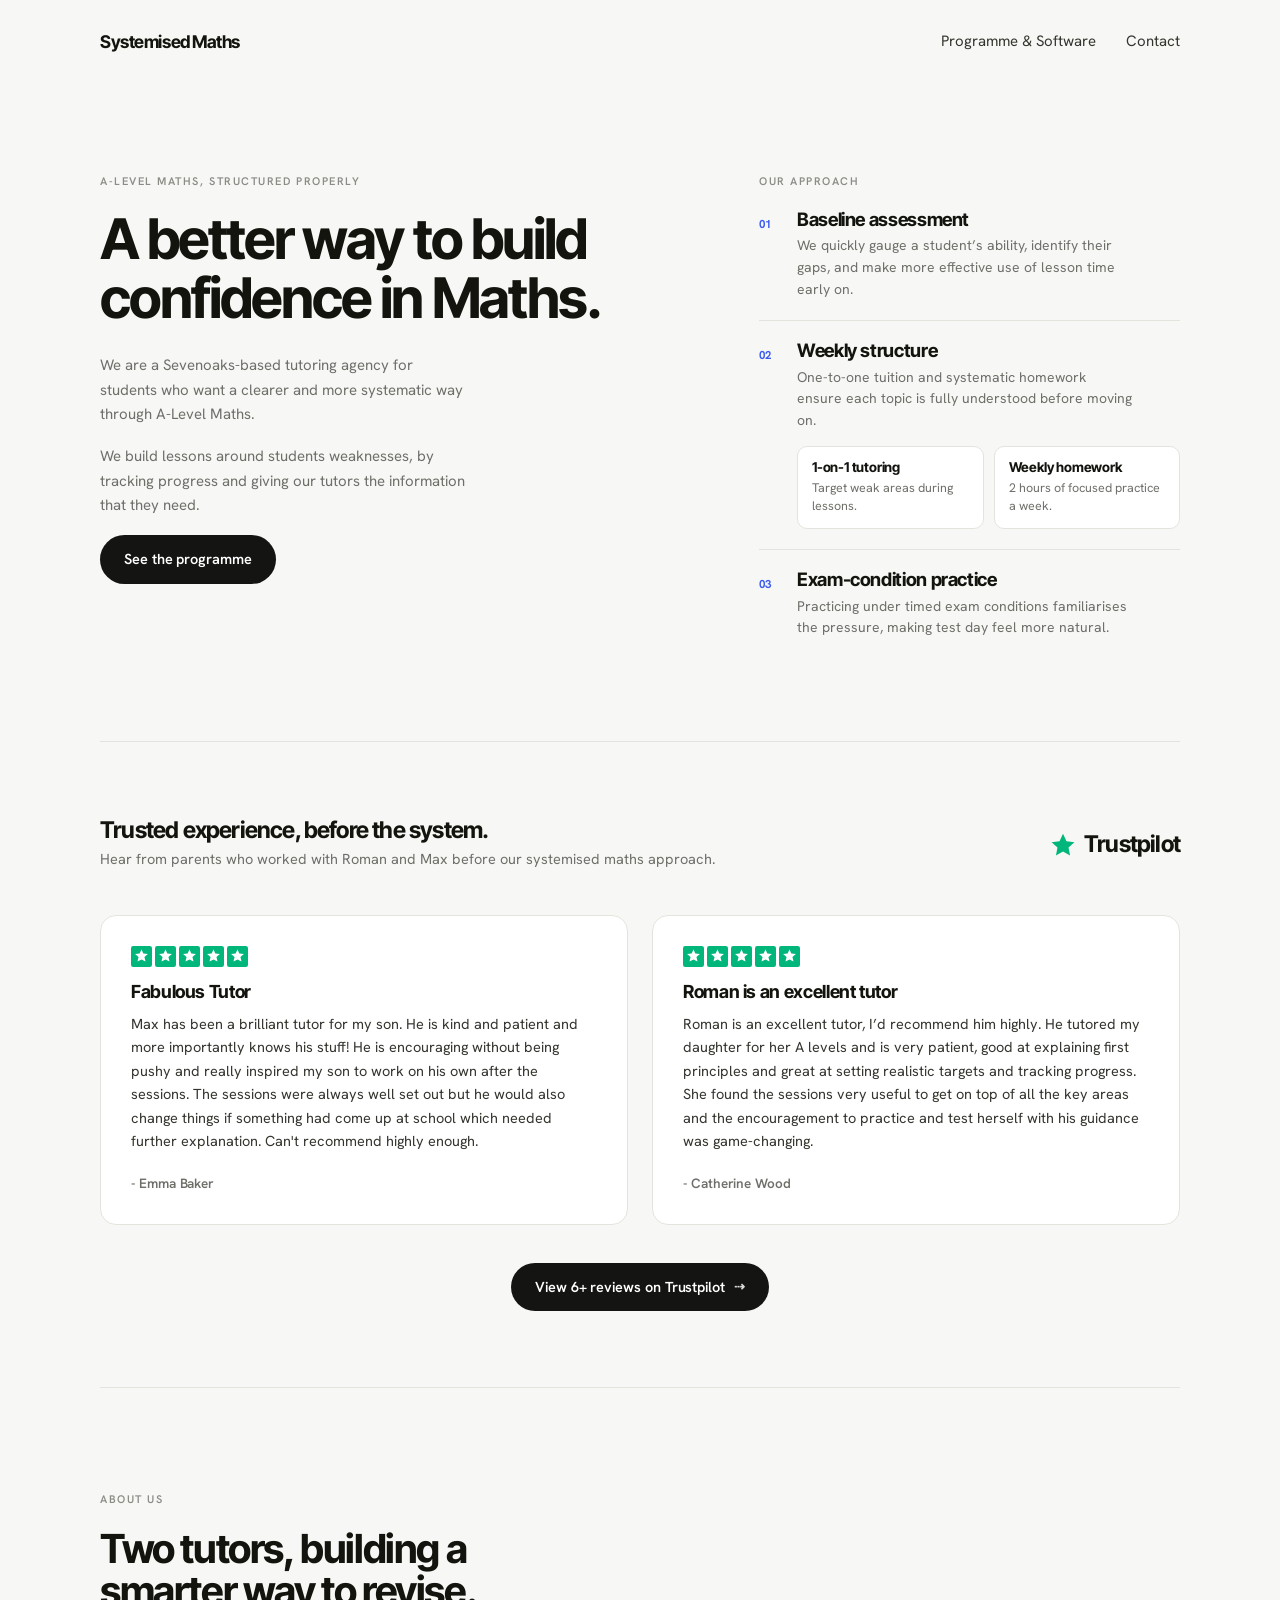
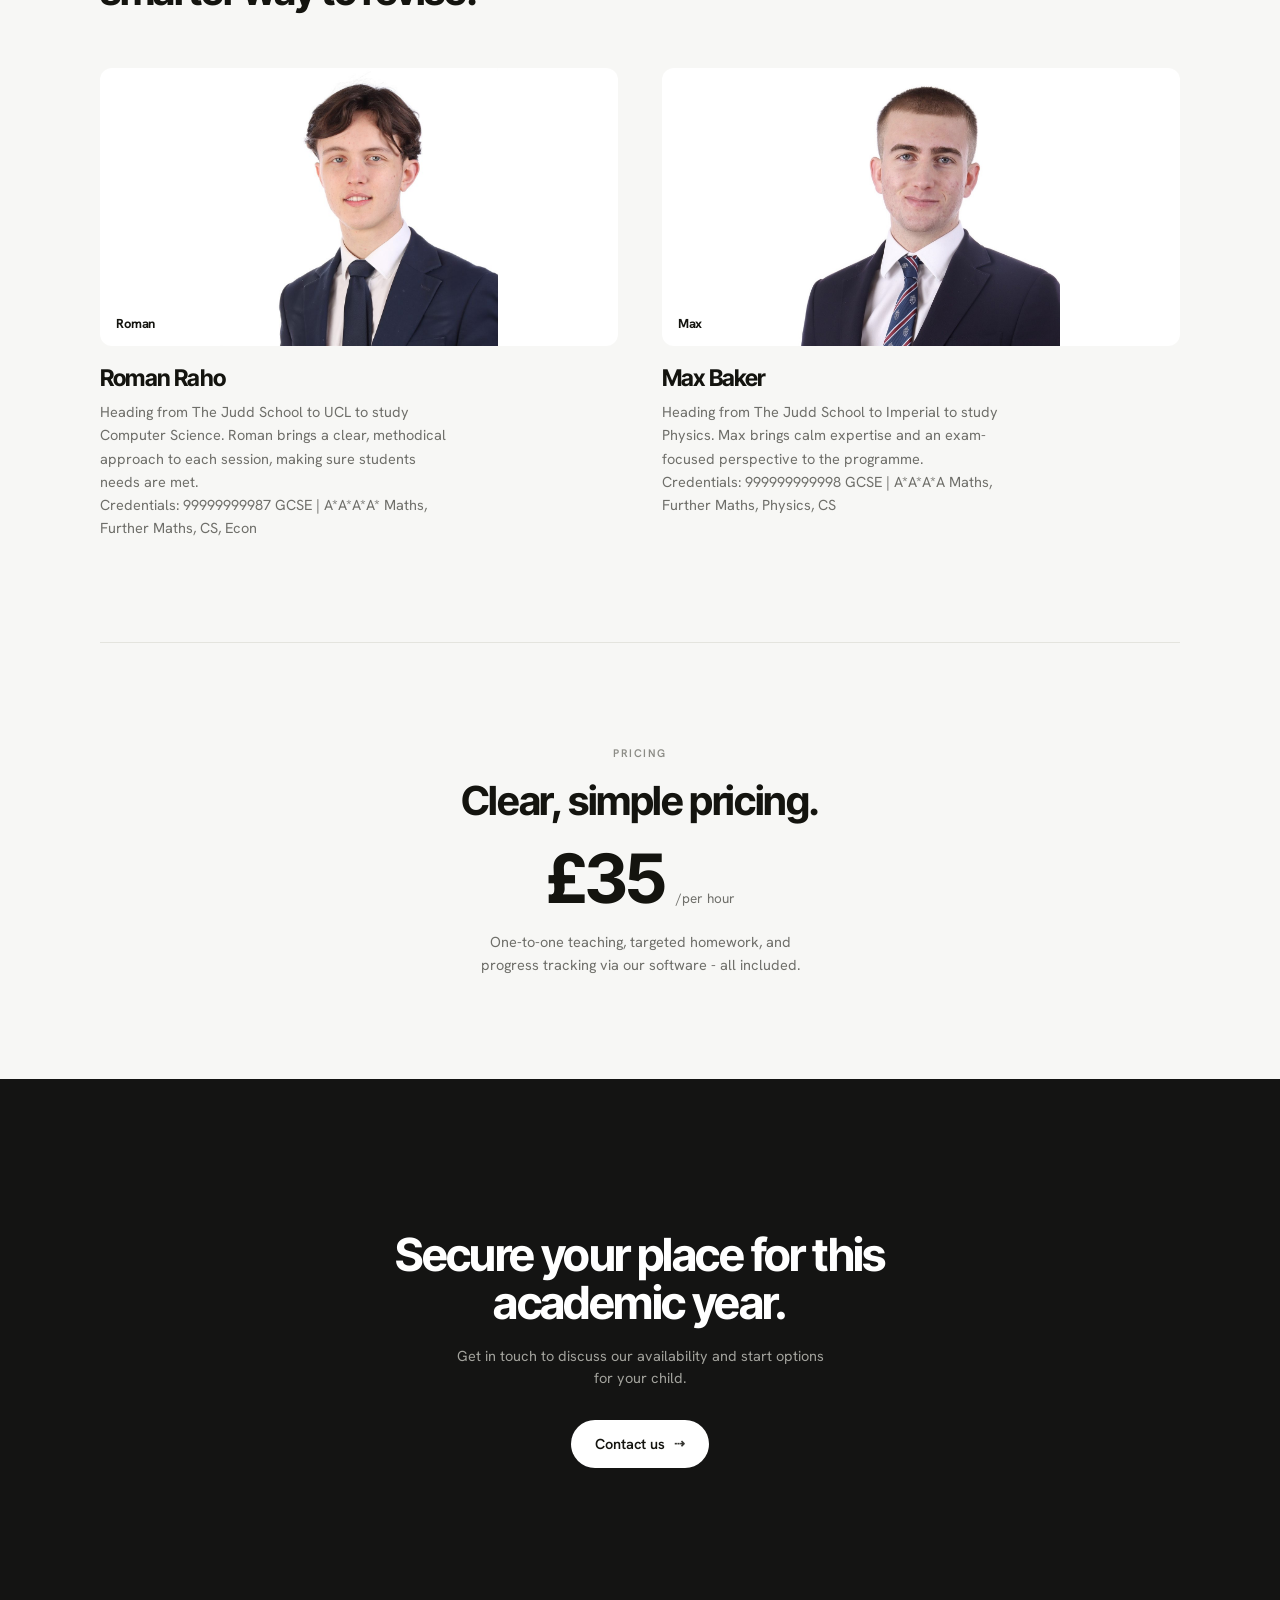
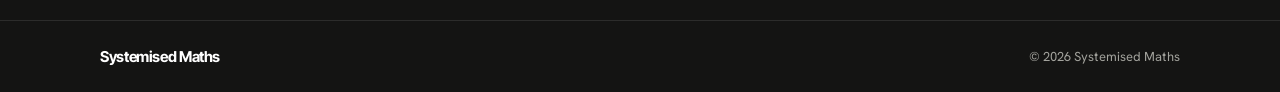
==== index.html @ 2a6d3349 ".3.6" ====
<!DOCTYPE html>
<html lang="en-GB">
<head>
<meta charset="utf-8">
<meta name="viewport" content="width=device-width, initial-scale=1">
<title>Systemised Maths - A-Level Maths tutoring in Sevenoaks</title>
<meta name="description" content="A Sevenoaks-based tutoring agency for students who want a clearer way through A-Level Maths. One-to-one lessons, structured homework and tracked progress.">
<link rel="icon" type="image/png" href="image-assets/Logo.png" sizes="512x512">
<link rel="apple-touch-icon" href="image-assets/Logo.png">
<meta property="og:type" content="website">
<meta property="og:title" content="Systemised Maths - A-Level Maths tutoring in Sevenoaks">
<meta property="og:description" content="A Sevenoaks-based tutoring agency for students who want a clearer way through A-Level Maths.">
<meta property="og:image" content="image-assets/Logo.png">
<meta name="twitter:card" content="summary">
<link rel="preconnect" href="https://fonts.googleapis.com">
<link rel="preconnect" href="https://fonts.gstatic.com" crossorigin>
<link href="https://fonts.googleapis.com/css2?family=Inter+Tight:wght@400;500;600;700;800&family=Hanken+Grotesk:wght@400;500;600;700&display=swap" rel="stylesheet">
<link rel="stylesheet" href="assets/css/styles.css?v=4">
</head>
<body>

<a class="skip-link" href="#main">Skip to content</a>

<header class="site-header">
  <div class="shell site-header__inner">
    <a class="wordmark" href="index.html">Systemised Maths</a>
    <nav class="site-nav" aria-label="Primary">
      <a href="programme.html">Programme &amp; Software</a>
      <a href="contact.html">Contact</a>
    </nav>
  </div>
</header>

<main id="main">

  <!-- ===================== HERO ===================== -->
  <section class="hero">
    <div class="shell hero__grid">

      <div class="hero__copy">
        <p class="eyebrow">A-Level Maths, structured properly</p>
        <h1 class="hero__title">A better way to build confidence in Maths.</h1>
        <p class="lede">We are a Sevenoaks-based tutoring agency for students who want a clearer and more systematic way through A-Level Maths.</p>
        <p class="lede">We build lessons around students weaknesses, by tracking progress and giving our tutors the information that they need.</p>
        <p class="hero__cta">
          <a class="btn btn--dark" href="programme.html">See the programme</a>
        </p>
      </div>

      <div class="hero__side">
        <p class="eyebrow">Our approach</p>
        <div class="steps">

          <div class="step">
            <span class="step__num">01</span>
            <div>
              <h3 class="step__title">Baseline assessment</h3>
              <p class="step__text">We quickly gauge a student’s ability, identify their gaps, and make more effective use of lesson time early on.</p>
            </div>
          </div>

          <div class="step">
            <span class="step__num">02</span>
            <div>
              <h3 class="step__title">Weekly structure</h3>
              <p class="step__text">One-to-one tuition and systematic homework ensure each topic is fully understood before moving on.</p>
              <div class="step__cards">
                <div class="mini-card">
                  <h4>1-on-1 tutoring</h4>
                  <p>Target weak areas during lessons.</p>
                </div>
                <div class="mini-card">
                  <h4>Weekly homework</h4>
                  <p>2 hours of focused practice a week.</p>
                </div>
              </div>
            </div>
          </div>

          <div class="step">
            <span class="step__num">03</span>
            <div>
              <h3 class="step__title">Exam-condition practice</h3>
              <p class="step__text">Practicing under timed exam conditions familiarises the pressure, making test day feel more natural.</p>
            </div>
          </div>

        </div>
      </div>

    </div>
  </section>

  <!-- ===================== TRUST STRIP ===================== -->
  <div class="shell"><hr class="rule"></div>
  <section class="reviews">
    <div class="shell">

      <div class="reviews__head">
        <div>
          <h2 class="trust__title">Trusted experience, before the system.</h2>
          <p class="trust__text">Hear from parents who worked with Roman and Max before our systemised maths approach.</p>
        </div>
        <a class="trustpilot"
           href="https://www.trustpilot.com/review/systemisedmaths.co.uk"
           target="_blank" rel="noopener noreferrer"
           aria-label="Read our reviews on Trustpilot (opens in a new tab)">
          <svg width="26" height="26" viewBox="0 0 24 24" aria-hidden="true">
            <path fill="#00b67a" d="M12 1.6l3.2 6.9 7.3.9-5.4 5 1.4 7.4L12 18.1 5.5 21.8l1.4-7.4-5.4-5 7.3-.9z"/>
          </svg>
          <span>Trustpilot</span>
        </a>
      </div>

      <!-- reusable Trustpilot-green star, referenced by each rating below -->
      <svg width="0" height="0" class="visually-hidden" aria-hidden="true" focusable="false">
        <defs>
          <symbol id="tp-star" viewBox="0 0 24 24">
            <rect width="24" height="24" rx="2.5" fill="#00b67a"/>
            <path fill="#fff" d="M12 3.9l2.12 4.78 5.2.44-3.95 3.42 1.19 5.08L12 15.35 7.44 17.6l1.19-5.08L4.68 9.1l5.2-.44z"/>
          </symbol>
        </defs>
      </svg>

      <div class="reviews__grid">

        <article class="review">
          <div class="stars" role="img" aria-label="Rated 5 out of 5 stars">
            <svg class="star" viewBox="0 0 24 24"><use href="#tp-star"/></svg>
            <svg class="star" viewBox="0 0 24 24"><use href="#tp-star"/></svg>
            <svg class="star" viewBox="0 0 24 24"><use href="#tp-star"/></svg>
            <svg class="star" viewBox="0 0 24 24"><use href="#tp-star"/></svg>
            <svg class="star" viewBox="0 0 24 24"><use href="#tp-star"/></svg>
          </div>
          <h3 class="review__title">Fabulous Tutor</h3>
          <p class="review__text">Max has been a brilliant tutor for my son. He is kind and patient and more importantly knows his stuff! He is encouraging without being pushy and really inspired my son to work on his own after the sessions. The sessions were always well set out but he would also change things if something had come up at school which needed further explanation. Can't recommend highly enough.</p>
          <p class="review__author">Emma Baker</p>
        </article>

        <article class="review">
          <div class="stars" role="img" aria-label="Rated 5 out of 5 stars">
            <svg class="star" viewBox="0 0 24 24"><use href="#tp-star"/></svg>
            <svg class="star" viewBox="0 0 24 24"><use href="#tp-star"/></svg>
            <svg class="star" viewBox="0 0 24 24"><use href="#tp-star"/></svg>
            <svg class="star" viewBox="0 0 24 24"><use href="#tp-star"/></svg>
            <svg class="star" viewBox="0 0 24 24"><use href="#tp-star"/></svg>
          </div>
          <h3 class="review__title">Roman is an excellent tutor</h3>
          <p class="review__text">Roman is an excellent tutor, I’d recommend him highly. He tutored my daughter for her A levels and is very patient, good at explaining first principles and great at setting realistic targets and tracking progress. She found the sessions very useful to get on top of all the key areas and the encouragement to practice and test herself with his guidance was game-changing.</p>
          <p class="review__author">Catherine Wood</p>
        </article>

      </div>

      <div class="reviews__cta">
        <!-- Update the review count here as more reviews come in -->
        <a class="btn btn--dark"
           href="https://www.trustpilot.com/review/systemisedmaths.co.uk"
           target="_blank" rel="noopener noreferrer">
          View 6+ reviews on Trustpilot <span class="btn__arrow" aria-hidden="true">⇢</span>
        </a>
      </div>

    </div>
  </section>
  <div class="shell"><hr class="rule"></div>

  <!-- ===================== ABOUT ===================== -->
  <section class="section">
    <div class="shell">
      <p class="eyebrow">About us</p>
      <h2 class="section-title">Two tutors, building a smarter way to revise.</h2>

      <div class="tutors">
        <article class="tutor">
          <div class="tutor__photo tutor__photo--white">
            <img src="image-assets/RomanHeadshot-web.jpg" alt="Headshot of Roman Raho" width="900" height="900">
            <span class="tutor__tag">Roman</span>
          </div>
          <h3 class="tutor__name">Roman Raho</h3>
          <p class="tutor__text">Heading from The Judd School to UCL to study Computer Science. Roman brings a clear, methodical approach to each session, making sure students needs are met.</p>
          <p class="tutor__text">Credentials: 99999999987 GCSE | A*A*A*A* Maths, Further Maths, CS, Econ</p>
        </article>

        <article class="tutor">
          <div class="tutor__photo tutor__photo--white">
            <img src="image-assets/MaxHeadshot.JPG" alt="Headshot of Max" width="1065" height="1065">
            <span class="tutor__tag">Max</span>
          </div>
          <h3 class="tutor__name">Max Baker</h3>
          <p class="tutor__text">Heading from The Judd School to Imperial to study Physics. Max brings calm expertise and an exam-focused perspective to the programme.</p>
          <p class="tutor__text">Credentials: 999999999998 GCSE | A*A*A*A Maths, Further Maths, Physics, CS</p>
        </article>
      </div>
    </div>
  </section>

  <div class="shell"><hr class="rule"></div>

  <!-- ===================== PRICING ===================== -->
  <section class="pricing">
    <div class="shell">
      <p class="eyebrow">Pricing</p>
      <h2 class="pricing__title">Clear, simple pricing.</h2>
      <p class="pricing__figure">
        <span class="pricing__amount">£35</span>
        <span class="pricing__unit">/per hour</span>
      </p>
      <p class="pricing__note">One-to-one teaching, targeted homework, and progress tracking via our software - all included.</p>
    </div>
  </section>

</main>

<!-- ===================== CTA + FOOTER ===================== -->
<div class="dark-zone">
  <section class="cta">
  <div class="shell">
    <h2>Secure your place for this academic year.</h2>
    <p>Get in touch to discuss our availability and start options for your child.</p>
    <p><a class="btn btn--light" href="contact.html">Contact us <span class="btn__arrow" aria-hidden="true">⇢</span></a></p>
  </div>
</section>

  <footer class="site-footer">
    <div class="shell site-footer__inner">
      <span class="wordmark">Systemised Maths</span>
      <small>© 2026 Systemised Maths</small>
    </div>
  </footer>
</div>

<script src="assets/js/main.js?v=3" defer></script>
</body>
</html>
---- assets/css/styles.css ----
/* =========================================================
   Systemised Maths - global styles
   ========================================================= */

:root {
  --bg: #f7f7f5;
  --bg-alt: #ffffff;
  --ink: #14140f;
  --ink-soft: #35352f;
  --muted: #6f6f6a;
  --muted-light: #8c8c86;
  --line: #e4e4de;
  --line-soft: #eeeee9;
  --lav: #e4e8fd;
  --lav-line: #d2d8fb;
  --lav-ink: #3b5bf0;
  --card: #eaeae5;
  --dark: #141413;
  --dark-muted: #a3a39d;
  --trust: #00b67a;

  --font-display:
    "Inter Tight", "Inter", -apple-system, BlinkMacSystemFont, "Segoe UI",
    Roboto, sans-serif;
  --font-body:
    "Hanken Grotesk", "Inter", -apple-system, BlinkMacSystemFont, "Segoe UI",
    Roboto, sans-serif;

  --radius-sm: 8px;
  --radius: 12px;
  --radius-lg: 16px;

  --shell: 1200px;
  --pad: clamp(22px, 5vw, 60px);
}

/* ---------- reset ---------- */
*,
*::before,
*::after {
  box-sizing: border-box;
}

html {
  -webkit-text-size-adjust: 100%;
}

body {
  margin: 0;
  background: var(--bg);
  color: var(--ink);
  font-family: var(--font-body);
  font-size: 16px;
  line-height: 1.55;
  -webkit-font-smoothing: antialiased;
  -moz-osx-font-smoothing: grayscale;
}

img {
  max-width: 100%;
  display: block;
}

a {
  color: inherit;
  text-decoration: none;
}

h1,
h2,
h3,
h4 {
  font-family: var(--font-display);
  font-weight: 700;
  letter-spacing: -0.035em;
  line-height: 1.05;
  margin: 0;
}

p {
  margin: 0;
}

button {
  font: inherit;
}

:focus-visible {
  outline: 2px solid var(--lav-ink);
  outline-offset: 3px;
  border-radius: 4px;
}

/* ---------- layout helpers ---------- */
.shell {
  width: 100%;
  max-width: var(--shell);
  margin: 0 auto;
  padding-inline: var(--pad);
}

.section {
  padding-block: clamp(56px, 8vw, 104px);
}

.rule {
  height: 1px;
  background: var(--line);
  border: 0;
  margin: 0;
}

.eyebrow {
  font-family: var(--font-body);
  font-size: 11px;
  font-weight: 600;
  letter-spacing: 0.14em;
  text-transform: uppercase;
  color: var(--muted-light);
  margin: 0 0 20px;
}

.lede {
  color: var(--muted);
  font-size: clamp(15px, 1.15vw, 17px);
  line-height: 1.62;
  max-width: 46ch;
}

.skip-link {
  position: absolute;
  left: -9999px;
  top: 0;
  background: var(--ink);
  color: #fff;
  padding: 10px 16px;
  z-index: 100;
}
.skip-link:focus {
  left: 8px;
  top: 8px;
}

/* ---------- header ---------- */
.site-header {
  padding-block: clamp(18px, 2.4vw, 28px);
}

.site-header__inner {
  display: flex;
  align-items: center;
  justify-content: space-between;
  gap: 20px 28px;
  flex-wrap: wrap;
}

.wordmark {
  font-family: var(--font-display);
  font-weight: 700;
  font-size: clamp(16px, 1.4vw, 17.5px);
  letter-spacing: -0.025em;
  color: var(--ink);
  white-space: nowrap;
}

.site-nav {
  display: flex;
  align-items: center;
  gap: clamp(16px, 2.4vw, 30px);
  flex-wrap: wrap;
}

.site-nav a {
  font-size: 15px;
  color: var(--ink-soft);
  transition: color 0.18s ease;
}
.site-nav a:hover {
  color: var(--ink);
}
.site-nav a[aria-current="page"] {
  color: var(--ink);
  font-weight: 500;
}

/* ---------- buttons ---------- */
.btn {
  display: inline-flex;
  align-items: center;
  gap: 9px;
  border: 0;
  cursor: pointer;
  border-radius: 999px;
  padding: 13px 24px;
  font-family: var(--font-body);
  font-size: 14.5px;
  font-weight: 600;
  letter-spacing: -0.005em;
  transition:
    transform 0.18s ease,
    opacity 0.18s ease,
    background 0.18s ease;
}
.btn:hover {
  transform: translateY(-1px);
}

.btn--dark {
  background: var(--dark);
  color: #fff;
}
.btn--dark:hover {
  background: #2a2a27;
}

.btn--light {
  background: #fff;
  color: var(--ink);
}
.btn--light:hover {
  background: #ececea;
}

.btn__arrow {
  font-size: 13px;
  line-height: 1;
  opacity: 0.85;
}

/* =========================================================
   Hero (two column)
   ========================================================= */
.hero {
  padding-block: clamp(48px, 7vw, 96px) clamp(56px, 8vw, 104px);
}

.hero__grid {
  display: grid;
  grid-template-columns: minmax(0, 1.15fr) minmax(0, 0.85fr);
  gap: clamp(48px, 7vw, 104px);
  align-items: start;
}

.hero__title {
  font-size: clamp(2.5rem, 5.2vw, 3.5rem);
  max-width: 20ch;
  margin-bottom: 26px;
}

.hero__title--wide {
  max-width: 22ch;
}

.hero__copy > p + p {
  margin-top: 18px;
}

.hero__note {
  margin-top: 22px;
  font-size: 14.5px;
  font-weight: 700;
  color: var(--ink);
}

.hero__cta {
  margin-top: 32px;
}

/* ---------- numbered step list ---------- */
.steps {
  display: block;
}

.step {
  display: grid;
  grid-template-columns: 34px minmax(0, 1fr);
  gap: 0 4px;
  padding-block: 20px;
  border-top: 1px solid var(--line);
}
.step:first-of-type {
  border-top: 0;
  padding-top: 0;
}
.step:last-of-type {
  padding-bottom: 0;
}

.step__num {
  font-size: 11.5px;
  font-weight: 700;
  letter-spacing: 0.02em;
  color: var(--lav-ink);
  padding-top: 5px;
}

.step__title {
  font-size: clamp(16.5px, 1.5vw, 18.5px);
  font-weight: 700;
  letter-spacing: -0.02em;
  margin: 0 0 6px;
}

.step__text {
  font-size: 14px;
  line-height: 1.55;
  color: var(--muted);
  max-width: 42ch;
}

/* plain list variant (programme page - inline numbers, no rules) */
.steps--plain .step {
  grid-template-columns: minmax(0, 1fr);
  border-top: 0;
  padding-block: 0 22px;
}
.steps--plain .step:last-of-type {
  padding-bottom: 0;
}

.steps--plain .step__title {
  margin-bottom: 5px;
}
.steps--plain .step__title span {
  color: var(--ink);
  margin-right: 8px;
}

/* mini cards nested inside a step */
.step__cards {
  display: grid;
  grid-template-columns: repeat(2, minmax(0, 1fr));
  gap: 10px;
  margin-top: 14px;
}

.mini-card {
  background: #fff;
  border: 1px solid var(--line);
  border-radius: 10px;
  padding: 13px 14px;
}
.mini-card h4 {
  font-size: 13.5px;
  font-weight: 700;
  letter-spacing: -0.015em;
  margin-bottom: 5px;
}
.mini-card p {
  font-size: 12.5px;
  line-height: 1.45;
  color: var(--muted);
}

/* =========================================================
   Trust strip
   ========================================================= */
.trust {
  padding-block: clamp(28px, 4vw, 44px);
  display: flex;
  align-items: center;
  justify-content: space-between;
  gap: 28px;
  flex-wrap: wrap;
}

.trust__title {
  font-size: clamp(19px, 2vw, 23px);
  margin-bottom: 6px;
}
.trust__text {
  font-size: 14.5px;
  color: var(--muted);
}

.trustpilot {
  display: inline-flex;
  align-items: center;
  gap: 8px;
  transition:
    opacity 0.18s ease,
    transform 0.18s ease;
}
.trustpilot:hover {
  opacity: 0.78;
  transform: translateY(-1px);
}
.trustpilot svg {
  flex: none;
}
.trustpilot span {
  font-family: var(--font-display);
  font-weight: 700;
  font-size: clamp(19px, 1.9vw, 23px);
  letter-spacing: -0.035em;
  color: var(--ink);
}

/* =========================================================
   Reviews
   ========================================================= */
.visually-hidden {
  position: absolute;
  width: 1px;
  height: 1px;
  overflow: hidden;
  clip: rect(0 0 0 0);
  clip-path: inset(50%);
}

.reviews {
  padding-block: clamp(44px, 6vw, 76px);
}

.reviews__head {
  display: flex;
  align-items: center;
  justify-content: space-between;
  gap: 22px 28px;
  flex-wrap: wrap;
}

.reviews__grid {
  display: grid;
  grid-template-columns: repeat(2, minmax(0, 1fr));
  gap: clamp(16px, 2.2vw, 24px);
  margin-top: clamp(28px, 4vw, 44px);
}

.review {
  display: flex;
  flex-direction: column;
  background: #fff;
  border: 1px solid var(--line);
  border-radius: var(--radius-lg);
  padding: clamp(22px, 2.6vw, 30px);
}

.stars {
  display: inline-flex;
  gap: 3px;
  margin-bottom: 16px;
}
.stars .star {
  width: 21px;
  height: 21px;
  display: block;
}

.review__title {
  font-size: clamp(16px, 1.6vw, 18px);
  font-weight: 700;
  letter-spacing: -0.02em;
  margin-bottom: 10px;
}
.review__text {
  font-size: 14.5px;
  line-height: 1.62;
  color: var(--ink-soft);
  margin-bottom: 20px;
}
.review__author {
  margin-top: auto;
  font-size: 13.5px;
  font-weight: 600;
  letter-spacing: -0.005em;
  color: var(--muted);
}
.review__author::before {
  content: "- ";
}

.reviews__cta {
  margin-top: clamp(26px, 3.4vw, 38px);
  text-align: center;
}

/* =========================================================
   About / tutors
   ========================================================= */
.section-title {
  font-size: clamp(1.9rem, 3.4vw, 2.5rem);
  max-width: 15ch;
}

.tutors {
  display: grid;
  grid-template-columns: repeat(2, minmax(0, 1fr));
  gap: clamp(24px, 3.4vw, 44px);
  margin-top: clamp(36px, 5vw, 56px);
}

.tutor__photo {
  position: relative;
  aspect-ratio: 16 / 8.6;
  border-radius: var(--radius);
  overflow: hidden;
  background: var(--card);
}
/* headshots are shown whole - never cropped - on a white field */
.tutor__photo img {
  width: 100%;
  height: 100%;
  object-fit: contain;
  object-position: center;
}
.tutor__photo--lav {
  background: var(--lav);
}
.tutor__photo--white {
  background: #fff;
}

.tutor__tag {
  position: absolute;
  left: 16px;
  bottom: 12px;
  font-size: 13px;
  font-weight: 700;
  letter-spacing: -0.01em;
  color: var(--ink);
}
.tutor__photo--lav .tutor__tag {
  color: var(--lav-ink);
}

.tutor__name {
  font-size: clamp(20px, 2vw, 23px);
  margin: 20px 0 10px;
}
.tutor__text {
  font-size: 14.5px;
  line-height: 1.6;
  color: var(--muted);
  max-width: 44ch;
}

/* =========================================================
   Pricing
   ========================================================= */
.pricing {
  text-align: center;
  padding-block: clamp(60px, 8vw, 108px);
}
.pricing .eyebrow {
  margin-bottom: 18px;
}

.pricing__title {
  font-size: clamp(1.9rem, 3.4vw, 2.5rem);
  margin-bottom: 22px;
}

.pricing__figure {
  display: flex;
  align-items: baseline;
  justify-content: center;
  gap: 12px;
  margin-bottom: 18px;
}
.pricing__amount {
  font-family: var(--font-display);
  font-weight: 700;
  font-size: clamp(3rem, 6vw, 4.25rem);
  letter-spacing: -0.045em;
  line-height: 1;
}
.pricing__unit {
  font-size: 13.5px;
  color: var(--muted);
}

.pricing__note {
  font-size: 14.5px;
  line-height: 1.6;
  color: var(--muted);
  max-width: 42ch;
  margin-inline: auto;
}

/* =========================================================
   Week by week (split section)
   ========================================================= */
.split {
  display: grid;
  grid-template-columns: minmax(0, 1fr) minmax(0, 1.05fr);
  gap: clamp(40px, 6vw, 88px);
  align-items: start;
}

.split__title {
  font-size: clamp(1.7rem, 3vw, 2.25rem);
  max-width: 14ch;
  margin-bottom: 20px;
}

/* =========================================================
   Product galleries
   ========================================================= */
.gallery-section--lav {
  background: var(--lav);
}

.gallery-head {
  text-align: center;
  max-width: 620px;
  margin-inline: auto;
}
.gallery-head .eyebrow {
  margin-bottom: 16px;
}
.gallery-head h2 {
  font-size: clamp(1.75rem, 3.2vw, 2.4rem);
  margin-bottom: 18px;
}
.gallery-head p {
  font-size: 14.5px;
  line-height: 1.6;
  color: var(--muted);
}
.gallery-head .hint {
  display: block;
  margin-top: 14px;
  font-size: 11.5px;
  font-style: italic;
  color: var(--muted-light);
}

.gallery-head--left {
  text-align: left;
  margin-inline: 0;
  max-width: 640px;
}
.gallery-head--left p {
  max-width: 52ch;
}

.gallery {
  display: grid;
  grid-template-columns: repeat(2, minmax(0, 1fr));
  gap: clamp(16px, 2vw, 26px);
  margin-top: clamp(32px, 4.5vw, 52px);
}

.shot {
  display: block;
  width: 100%;
  padding: 10px;
  background: #fff;
  border: 0;
  border-radius: var(--radius-lg);
  box-shadow:
    0 1px 2px rgba(20, 20, 15, 0.04),
    0 8px 24px rgba(20, 20, 15, 0.05);
  cursor: zoom-in;
  transition:
    transform 0.22s ease,
    box-shadow 0.22s ease;
}
.shot:hover {
  transform: translateY(-3px);
  box-shadow:
    0 2px 4px rgba(20, 20, 15, 0.05),
    0 16px 34px rgba(20, 20, 15, 0.09);
}
.shot img {
  width: 100%;
  height: auto;
  aspect-ratio: 16 / 10;
  object-fit: cover;
  object-position: top center;
  border-radius: var(--radius-sm);
}

/* =========================================================
   Contact
   ========================================================= */
.contact-card {
  background: var(--lav);
  border-radius: var(--radius-lg);
  padding: clamp(26px, 3vw, 34px);
}
.contact-card h2 {
  font-size: clamp(19px, 2vw, 22px);
  padding-bottom: 18px;
  border-bottom: 1px solid var(--lav-line);
}

.contact-row {
  padding-block: 18px;
  border-bottom: 1px solid var(--lav-line);
}
.contact-row:last-child {
  border-bottom: 0;
  padding-bottom: 4px;
}

.contact-row dt {
  font-size: 10.5px;
  font-weight: 700;
  letter-spacing: 0.14em;
  text-transform: uppercase;
  color: var(--muted);
  margin-bottom: 7px;
}
.contact-row dd {
  margin: 0;
  font-size: clamp(15.5px, 1.5vw, 17px);
  font-weight: 500;
  letter-spacing: -0.015em;
  color: var(--ink);
  word-break: break-word;
}
.contact-row dd a {
  transition: color 0.18s ease;
}
.contact-row dd a:hover {
  color: var(--lav-ink);
}

/* =========================================================
   Dark CTA + footer
   ========================================================= */
.dark-zone {
  background: var(--dark);
  color: #fff;
}

.cta {
  text-align: center;
  padding-block: clamp(84px, 12vw, 152px);
}
.cta h2 {
  font-size: clamp(1.9rem, 3.8vw, 2.85rem);
  max-width: 18ch;
  margin-inline: auto;
  margin-bottom: 18px;
  color: #fff;
}
.cta p {
  font-size: 14.5px;
  color: var(--dark-muted);
  max-width: 46ch;
  margin-inline: auto;
}
.cta .btn {
  margin-top: 30px;
}

.site-footer {
  border-top: 1px solid rgba(255, 255, 255, 0.1);
  padding-block: 24px;
}
.site-footer__inner {
  display: flex;
  align-items: center;
  justify-content: space-between;
  gap: 12px 24px;
  flex-wrap: wrap;
}
.site-footer .wordmark {
  color: #fff;
  font-size: 15px;
}
.site-footer small {
  font-size: 13px;
  color: var(--dark-muted);
}

/* =========================================================
   Lightbox
   ========================================================= */
html.is-locked,
html.is-locked body {
  overflow: hidden;
}

.lightbox {
  position: fixed;
  inset: 0;
  width: 100vw;
  max-width: 100vw;
  height: 100dvh;
  max-height: 100dvh;
  margin: 0;
  padding: 0;
  border: 0;
  overflow: hidden;
  background: transparent;
  color: #fff;
}
.lightbox:not([open]) {
  display: none;
}

.lightbox::backdrop {
  background: rgba(10, 10, 8, 0.9);
  backdrop-filter: blur(6px);
}
/* fallback for browsers without ::backdrop support */
@supports not selector(::backdrop) {
  .lightbox {
    background: rgba(10, 10, 8, 0.92);
  }
}

.lightbox__inner {
  height: 100%;
  display: flex;
  flex-direction: column;
  align-items: center;
  justify-content: center;
  gap: 16px;
  padding: clamp(52px, 8vh, 72px) clamp(14px, 4vw, 40px) clamp(18px, 3vh, 28px);
  animation: lb-in 0.22s ease both;
}

@keyframes lb-in {
  from {
    opacity: 0;
    transform: scale(0.985);
  }
  to {
    opacity: 1;
    transform: none;
  }
}

.lightbox__frame {
  background: #fff;
  padding: 10px;
  border-radius: var(--radius);
  box-shadow: 0 24px 70px rgba(0, 0, 0, 0.5);
  line-height: 0;
  max-width: 100%;
  overflow: auto;
  overscroll-behavior: contain;
  -webkit-overflow-scrolling: touch;
}

.lightbox__frame img {
  width: auto;
  height: auto;
  max-width: min(1500px, calc(100vw - clamp(48px, 9vw, 100px)));
  max-height: calc(100dvh - 210px);
  border-radius: var(--radius-sm);
  object-fit: contain;
}

.lightbox__hint {
  display: none;
}

/* On narrow screens a whole screenshot scaled to fit is unreadable, so lock it
   to a legible height and let the frame pan sideways instead. */
@media (max-width: 700px) {
  .lightbox__frame img {
    max-width: none;
    min-width: 100%;
    height: calc(100dvh - 230px);
    max-height: none;
  }

  .lightbox__hint {
    display: block;
    font-size: 11.5px;
    font-style: italic;
    color: rgba(255, 255, 255, 0.5);
  }
}

.lightbox__caption {
  font-size: 13.5px;
  font-weight: 500;
  letter-spacing: -0.005em;
  color: rgba(255, 255, 255, 0.82);
  text-align: center;
  line-height: 1.4;
}

.lightbox__controls {
  display: flex;
  align-items: center;
  gap: 14px;
}

.lightbox__count {
  font-size: 12.5px;
  font-variant-numeric: tabular-nums;
  color: rgba(255, 255, 255, 0.55);
  min-width: 46px;
  text-align: center;
}

.lb-btn {
  display: inline-flex;
  align-items: center;
  justify-content: center;
  width: 38px;
  height: 38px;
  border: 0;
  border-radius: 999px;
  background: rgba(255, 255, 255, 0.12);
  color: #fff;
  font-size: 17px;
  line-height: 1;
  cursor: pointer;
  transition:
    background 0.18s ease,
    transform 0.18s ease;
}
.lb-btn:hover {
  background: rgba(255, 255, 255, 0.26);
}
.lb-btn:active {
  transform: scale(0.94);
}

.lightbox__close {
  position: absolute;
  top: clamp(12px, 2.4vw, 22px);
  right: clamp(12px, 2.4vw, 22px);
  width: 40px;
  height: 40px;
  font-size: 22px;
}

/* =========================================================
   Responsive
   ========================================================= */
@media (max-width: 900px) {
  .hero__grid,
  .split {
    grid-template-columns: minmax(0, 1fr);
    gap: clamp(40px, 7vw, 56px);
  }

  .hero__title {
    max-width: 18ch;
  }
  .lede,
  .step__text,
  .tutor__text {
    max-width: 56ch;
  }

  .tutors {
    grid-template-columns: minmax(0, 1fr);
    gap: 36px;
  }
  .gallery {
    grid-template-columns: minmax(0, 1fr);
  }
}

@media (max-width: 620px) {
  .site-header__inner {
    align-items: flex-start;
  }
  .site-nav {
    gap: 18px;
  }

  .hero__title {
    font-size: clamp(2.15rem, 9vw, 2.75rem);
  }
  .step__cards {
    grid-template-columns: minmax(0, 1fr);
  }

  .trust {
    align-items: flex-start;
  }
  .reviews__head {
    align-items: flex-start;
  }
  .reviews__grid {
    grid-template-columns: minmax(0, 1fr);
  }
  .reviews__cta .btn {
    width: 100%;
    justify-content: center;
  }
  .site-footer__inner {
    flex-direction: column;
    align-items: flex-start;
  }
}

@media (prefers-reduced-motion: reduce) {
  * {
    animation-duration: 0.01ms !important;
    transition-duration: 0.01ms !important;
    scroll-behavior: auto !important;
  }
  .btn:hover,
  .shot:hover {
    transform: none;
  }
}
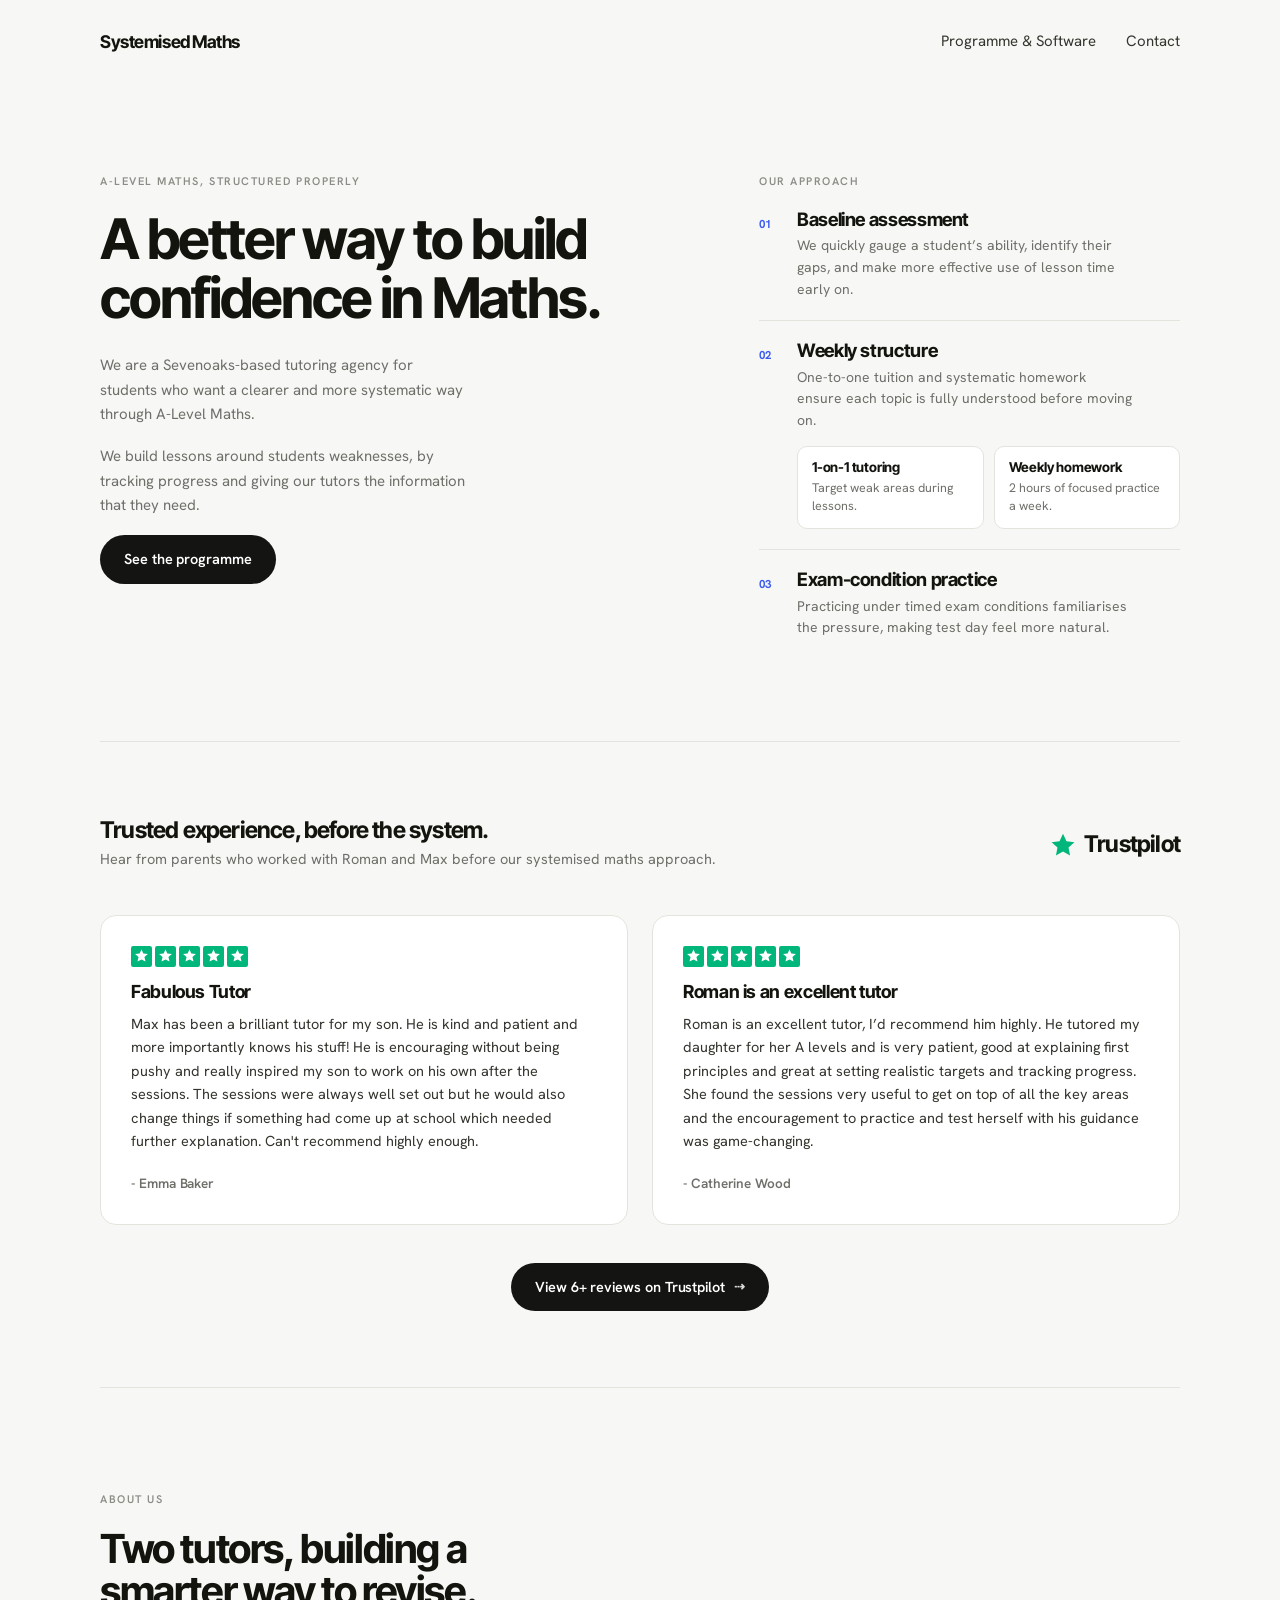
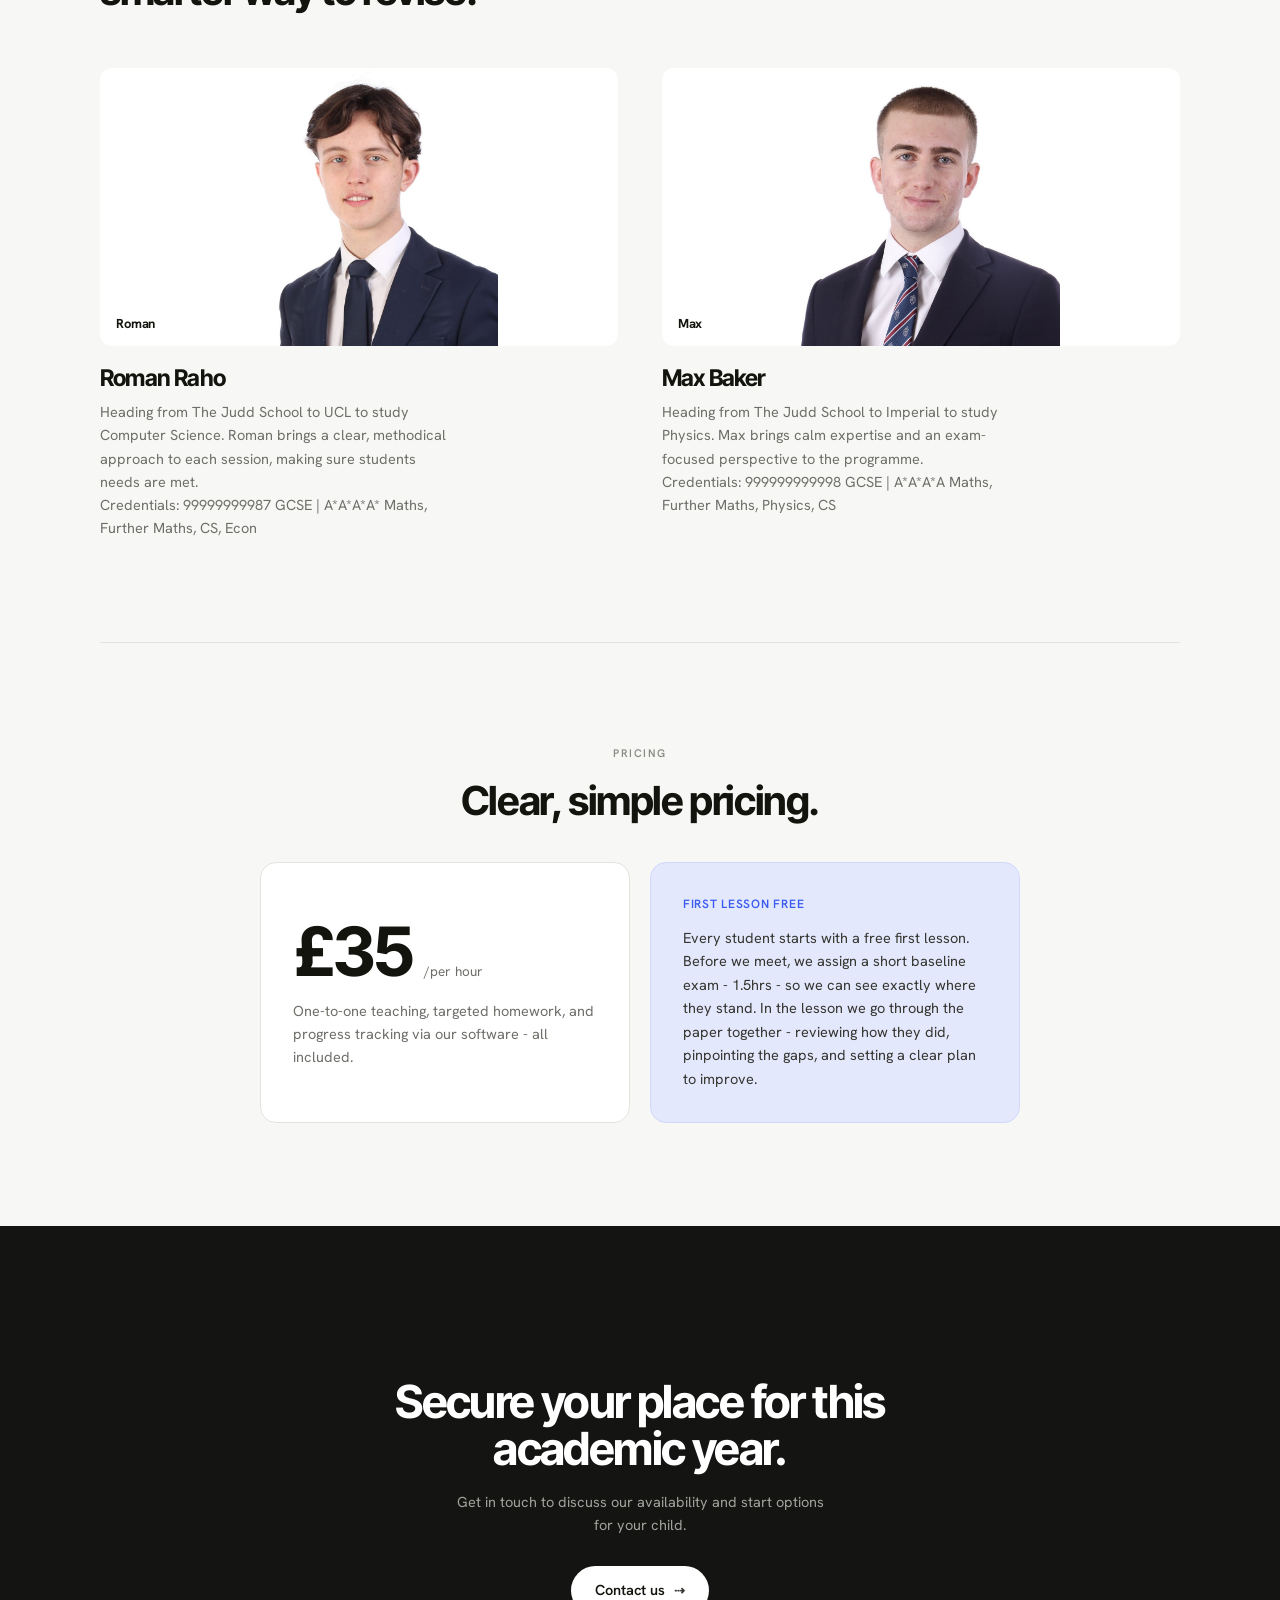
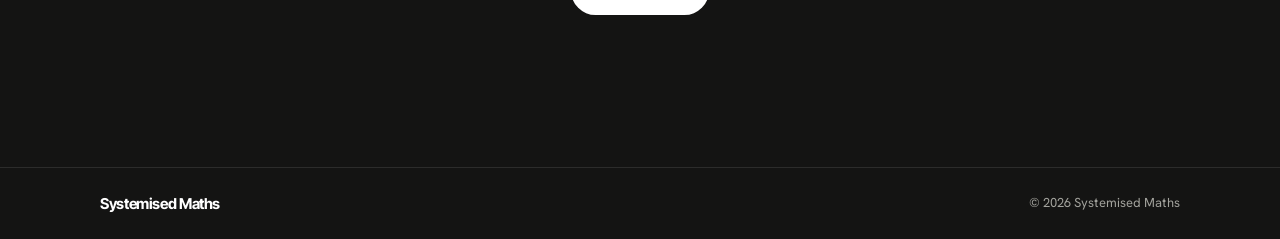
==== commit 78fda841: ".3.7 - First lesson free" ====
--- a/index.html
+++ b/index.html
@@ -202,11 +202,21 @@
     <div class="shell">
       <p class="eyebrow">Pricing</p>
       <h2 class="pricing__title">Clear, simple pricing.</h2>
-      <p class="pricing__figure">
-        <span class="pricing__amount">£35</span>
-        <span class="pricing__unit">/per hour</span>
-      </p>
-      <p class="pricing__note">One-to-one teaching, targeted homework, and progress tracking via our software - all included.</p>
+
+      <div class="pricing__grid">
+        <div class="pricing__card">
+          <p class="pricing__figure">
+            <span class="pricing__amount">£35</span>
+            <span class="pricing__unit">/per hour</span>
+          </p>
+          <p class="pricing__note">One-to-one teaching, targeted homework, and progress tracking via our software - all included.</p>
+        </div>
+
+        <div class="pricing__card pricing__card--free">
+          <p class="pricing__free-tag">First lesson free</p>
+          <p class="pricing__free-text">Every student starts with a free first lesson. Before we meet, we assign a short baseline exam - 1.5hrs - so we can see exactly where they stand. In the lesson we go through the paper together - reviewing how they did, pinpointing the gaps, and setting a clear plan to improve.</p>
+        </div>
+      </div>
     </div>
   </section>
 
--- a/assets/css/styles.css
+++ b/assets/css/styles.css
@@ -575,7 +575,59 @@
   line-height: 1.6;
   color: var(--muted);
   max-width: 42ch;
+  margin: 0;
+}
+
+.pricing__grid {
+  margin-top: 40px;
+  display: grid;
+  grid-template-columns: 1fr;
+  gap: 20px;
+  max-width: 760px;
   margin-inline: auto;
+  text-align: left;
+}
+@media (min-width: 760px) {
+  .pricing__grid {
+    grid-template-columns: 1fr 1fr;
+    align-items: stretch;
+  }
+}
+
+.pricing__card {
+  background: var(--bg-alt);
+  border: 1px solid var(--line);
+  border-radius: var(--radius-lg);
+  padding: 32px;
+  display: flex;
+  flex-direction: column;
+  justify-content: center;
+}
+.pricing__card .pricing__figure {
+  justify-content: flex-start;
+  margin-bottom: 14px;
+}
+
+.pricing__card--free {
+  background: var(--lav);
+  border-color: var(--lav-line);
+}
+.pricing__free-tag {
+  display: inline-block;
+  width: fit-content;
+  font-family: var(--font-body);
+  font-weight: 600;
+  font-size: 12px;
+  letter-spacing: 0.06em;
+  text-transform: uppercase;
+  color: var(--lav-ink);
+  margin-bottom: 12px;
+}
+.pricing__free-text {
+  font-size: 14.5px;
+  line-height: 1.62;
+  color: var(--ink-soft);
+  margin: 0;
 }
 
 /* =========================================================
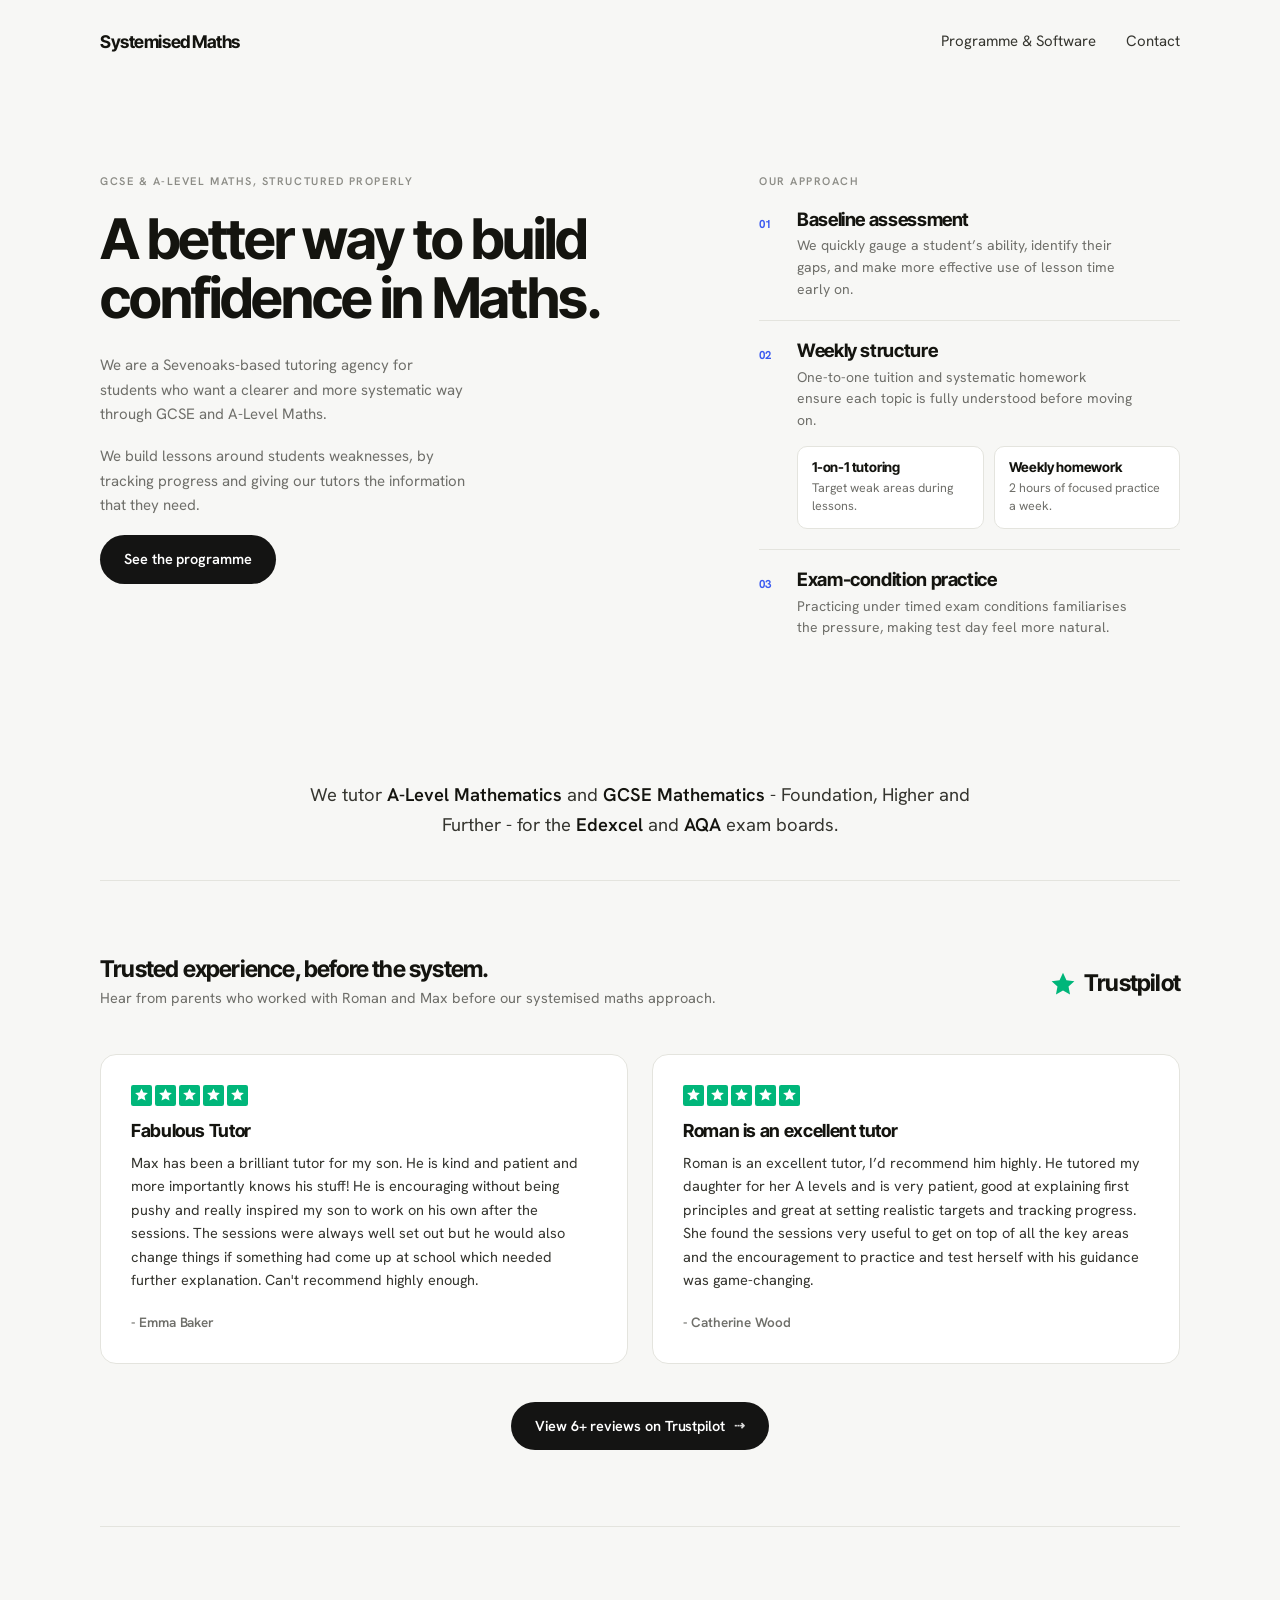
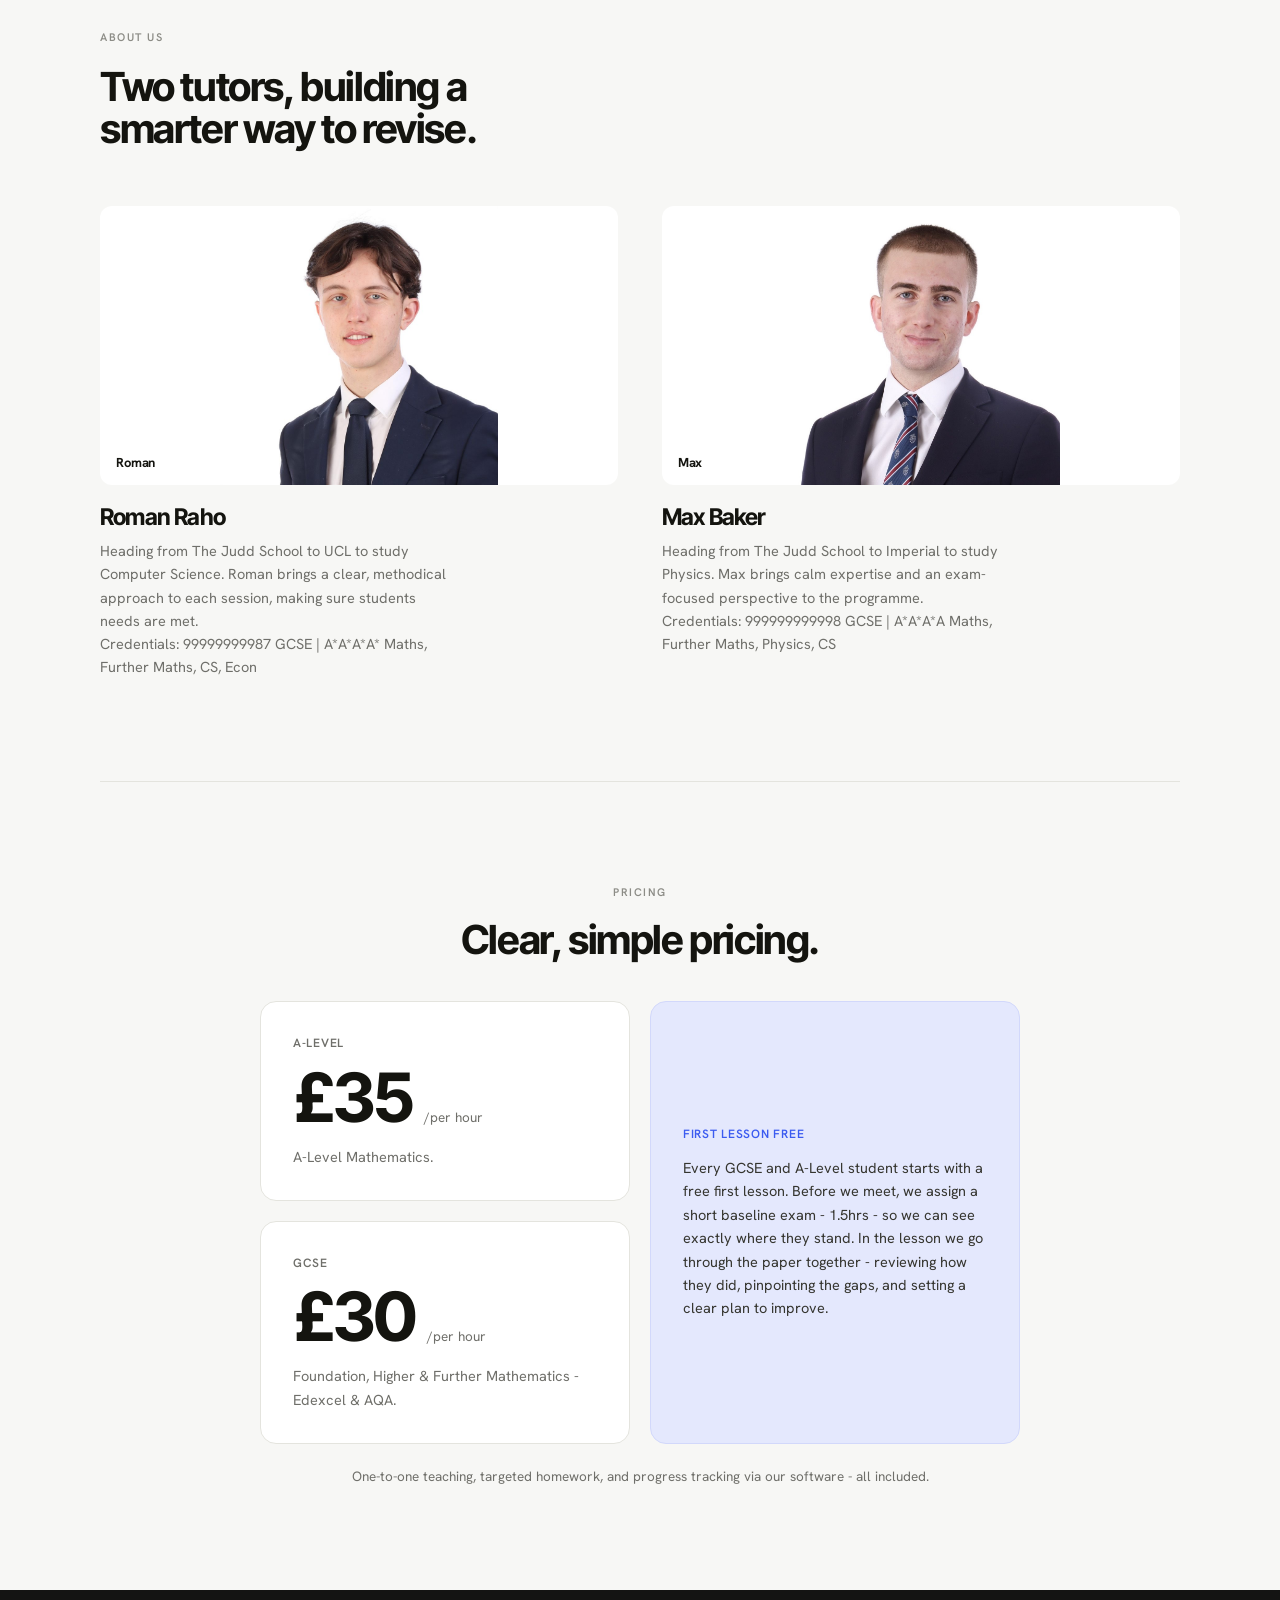
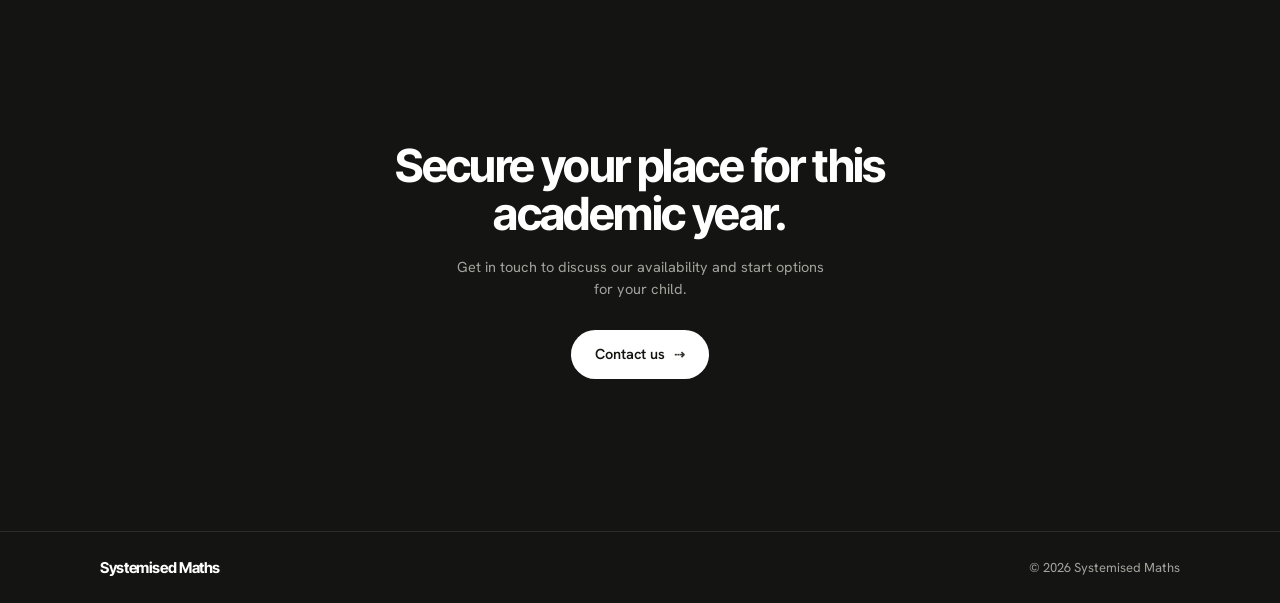
==== commit 8fd405e7: ".3.8 GCSE Included" ====
--- a/index.html
+++ b/index.html
@@ -3,19 +3,19 @@
 <head>
 <meta charset="utf-8">
 <meta name="viewport" content="width=device-width, initial-scale=1">
-<title>Systemised Maths - A-Level Maths tutoring in Sevenoaks</title>
-<meta name="description" content="A Sevenoaks-based tutoring agency for students who want a clearer way through A-Level Maths. One-to-one lessons, structured homework and tracked progress.">
+<title>Systemised Maths - GCSE &amp; A-Level Maths tutoring in Sevenoaks</title>
+<meta name="description" content="A Sevenoaks-based tutoring agency for students who want a clearer way through GCSE and A-Level Maths. One-to-one lessons, structured homework and tracked progress.">
 <link rel="icon" type="image/png" href="image-assets/Logo.png" sizes="512x512">
 <link rel="apple-touch-icon" href="image-assets/Logo.png">
 <meta property="og:type" content="website">
-<meta property="og:title" content="Systemised Maths - A-Level Maths tutoring in Sevenoaks">
-<meta property="og:description" content="A Sevenoaks-based tutoring agency for students who want a clearer way through A-Level Maths.">
+<meta property="og:title" content="Systemised Maths - GCSE &amp; A-Level Maths tutoring in Sevenoaks">
+<meta property="og:description" content="A Sevenoaks-based tutoring agency for students who want a clearer way through GCSE and A-Level Maths.">
 <meta property="og:image" content="image-assets/Logo.png">
 <meta name="twitter:card" content="summary">
 <link rel="preconnect" href="https://fonts.googleapis.com">
 <link rel="preconnect" href="https://fonts.gstatic.com" crossorigin>
 <link href="https://fonts.googleapis.com/css2?family=Inter+Tight:wght@400;500;600;700;800&family=Hanken+Grotesk:wght@400;500;600;700&display=swap" rel="stylesheet">
-<link rel="stylesheet" href="assets/css/styles.css?v=4">
+<link rel="stylesheet" href="assets/css/styles.css?v=5">
 </head>
 <body>
 
@@ -38,9 +38,9 @@
     <div class="shell hero__grid">
 
       <div class="hero__copy">
-        <p class="eyebrow">A-Level Maths, structured properly</p>
+        <p class="eyebrow">GCSE &amp; A-Level Maths, structured properly</p>
         <h1 class="hero__title">A better way to build confidence in Maths.</h1>
-        <p class="lede">We are a Sevenoaks-based tutoring agency for students who want a clearer and more systematic way through A-Level Maths.</p>
+        <p class="lede">We are a Sevenoaks-based tutoring agency for students who want a clearer and more systematic way through GCSE and A-Level Maths.</p>
         <p class="lede">We build lessons around students weaknesses, by tracking progress and giving our tutors the information that they need.</p>
         <p class="hero__cta">
           <a class="btn btn--dark" href="programme.html">See the programme</a>
@@ -91,6 +91,13 @@
     </div>
   </section>
 
+  <!-- ===================== SUBJECTS STRIP ===================== -->
+  <section class="subjects">
+    <div class="shell">
+      <p class="subjects__text">We tutor <strong>A-Level Mathematics</strong> and <strong>GCSE Mathematics</strong> - Foundation, Higher and Further - for the <strong>Edexcel</strong> and <strong>AQA</strong> exam boards.</p>
+    </div>
+  </section>
+
   <!-- ===================== TRUST STRIP ===================== -->
   <div class="shell"><hr class="rule"></div>
   <section class="reviews">
@@ -204,19 +211,33 @@
       <h2 class="pricing__title">Clear, simple pricing.</h2>
 
       <div class="pricing__grid">
-        <div class="pricing__card">
-          <p class="pricing__figure">
-            <span class="pricing__amount">£35</span>
-            <span class="pricing__unit">/per hour</span>
-          </p>
-          <p class="pricing__note">One-to-one teaching, targeted homework, and progress tracking via our software - all included.</p>
+        <div class="pricing__tiers">
+          <div class="pricing__card">
+            <p class="pricing__level">A-Level</p>
+            <p class="pricing__figure">
+              <span class="pricing__amount">£35</span>
+              <span class="pricing__unit">/per hour</span>
+            </p>
+            <p class="pricing__note">A-Level Mathematics.</p>
+          </div>
+
+          <div class="pricing__card">
+            <p class="pricing__level">GCSE</p>
+            <p class="pricing__figure">
+              <span class="pricing__amount">£30</span>
+              <span class="pricing__unit">/per hour</span>
+            </p>
+            <p class="pricing__note">Foundation, Higher &amp; Further Mathematics - Edexcel &amp; AQA.</p>
+          </div>
         </div>
 
         <div class="pricing__card pricing__card--free">
           <p class="pricing__free-tag">First lesson free</p>
-          <p class="pricing__free-text">Every student starts with a free first lesson. Before we meet, we assign a short baseline exam - 1.5hrs - so we can see exactly where they stand. In the lesson we go through the paper together - reviewing how they did, pinpointing the gaps, and setting a clear plan to improve.</p>
-        </div>
-      </div>
+          <p class="pricing__free-text">Every GCSE and A-Level student starts with a free first lesson. Before we meet, we assign a short baseline exam - 1.5hrs - so we can see exactly where they stand. In the lesson we go through the paper together - reviewing how they did, pinpointing the gaps, and setting a clear plan to improve.</p>
+        </div>
+      </div>
+
+      <p class="pricing__included">One-to-one teaching, targeted homework, and progress tracking via our software - all included.</p>
     </div>
   </section>
 
--- a/assets/css/styles.css
+++ b/assets/css/styles.css
@@ -325,6 +325,23 @@
   color: var(--ink);
   margin-right: 8px;
 }
+.step__tag {
+  display: inline-block;
+  margin-left: 6px;
+  padding: 2px 9px;
+  border-radius: 999px;
+  background: var(--lav);
+  color: var(--lav-ink);
+  font-size: 11px;
+  font-weight: 600;
+  letter-spacing: 0.03em;
+  text-transform: uppercase;
+  vertical-align: middle;
+}
+.steps--plain .step__title .step__tag {
+  color: var(--lav-ink);
+  margin-right: 0;
+}
 
 /* mini cards nested inside a step */
 .step__cards {
@@ -538,6 +555,25 @@
 /* =========================================================
    Pricing
    ========================================================= */
+/* =========================================================
+   Subjects strip
+   ========================================================= */
+.subjects {
+  padding-block: clamp(26px, 3.5vw, 40px);
+}
+.subjects__text {
+  max-width: 68ch;
+  margin-inline: auto;
+  text-align: center;
+  font-size: clamp(1rem, 1.6vw, 1.15rem);
+  line-height: 1.6;
+  color: var(--ink-soft);
+}
+.subjects__text strong {
+  color: var(--ink);
+  font-weight: 600;
+}
+
 .pricing {
   text-align: center;
   padding-block: clamp(60px, 8vw, 108px);
@@ -606,6 +642,30 @@
 .pricing__card .pricing__figure {
   justify-content: flex-start;
   margin-bottom: 14px;
+}
+
+/* two price tiers (A-Level / GCSE) stacked in the left column */
+.pricing__tiers {
+  display: grid;
+  grid-template-columns: 1fr;
+  gap: 20px;
+}
+.pricing__level {
+  font-family: var(--font-body);
+  font-weight: 600;
+  font-size: 12px;
+  letter-spacing: 0.06em;
+  text-transform: uppercase;
+  color: var(--muted);
+  margin: 0 0 10px;
+}
+
+.pricing__included {
+  margin-top: 22px;
+  font-size: 13.5px;
+  line-height: 1.6;
+  color: var(--muted);
+  text-align: center;
 }
 
 .pricing__card--free {
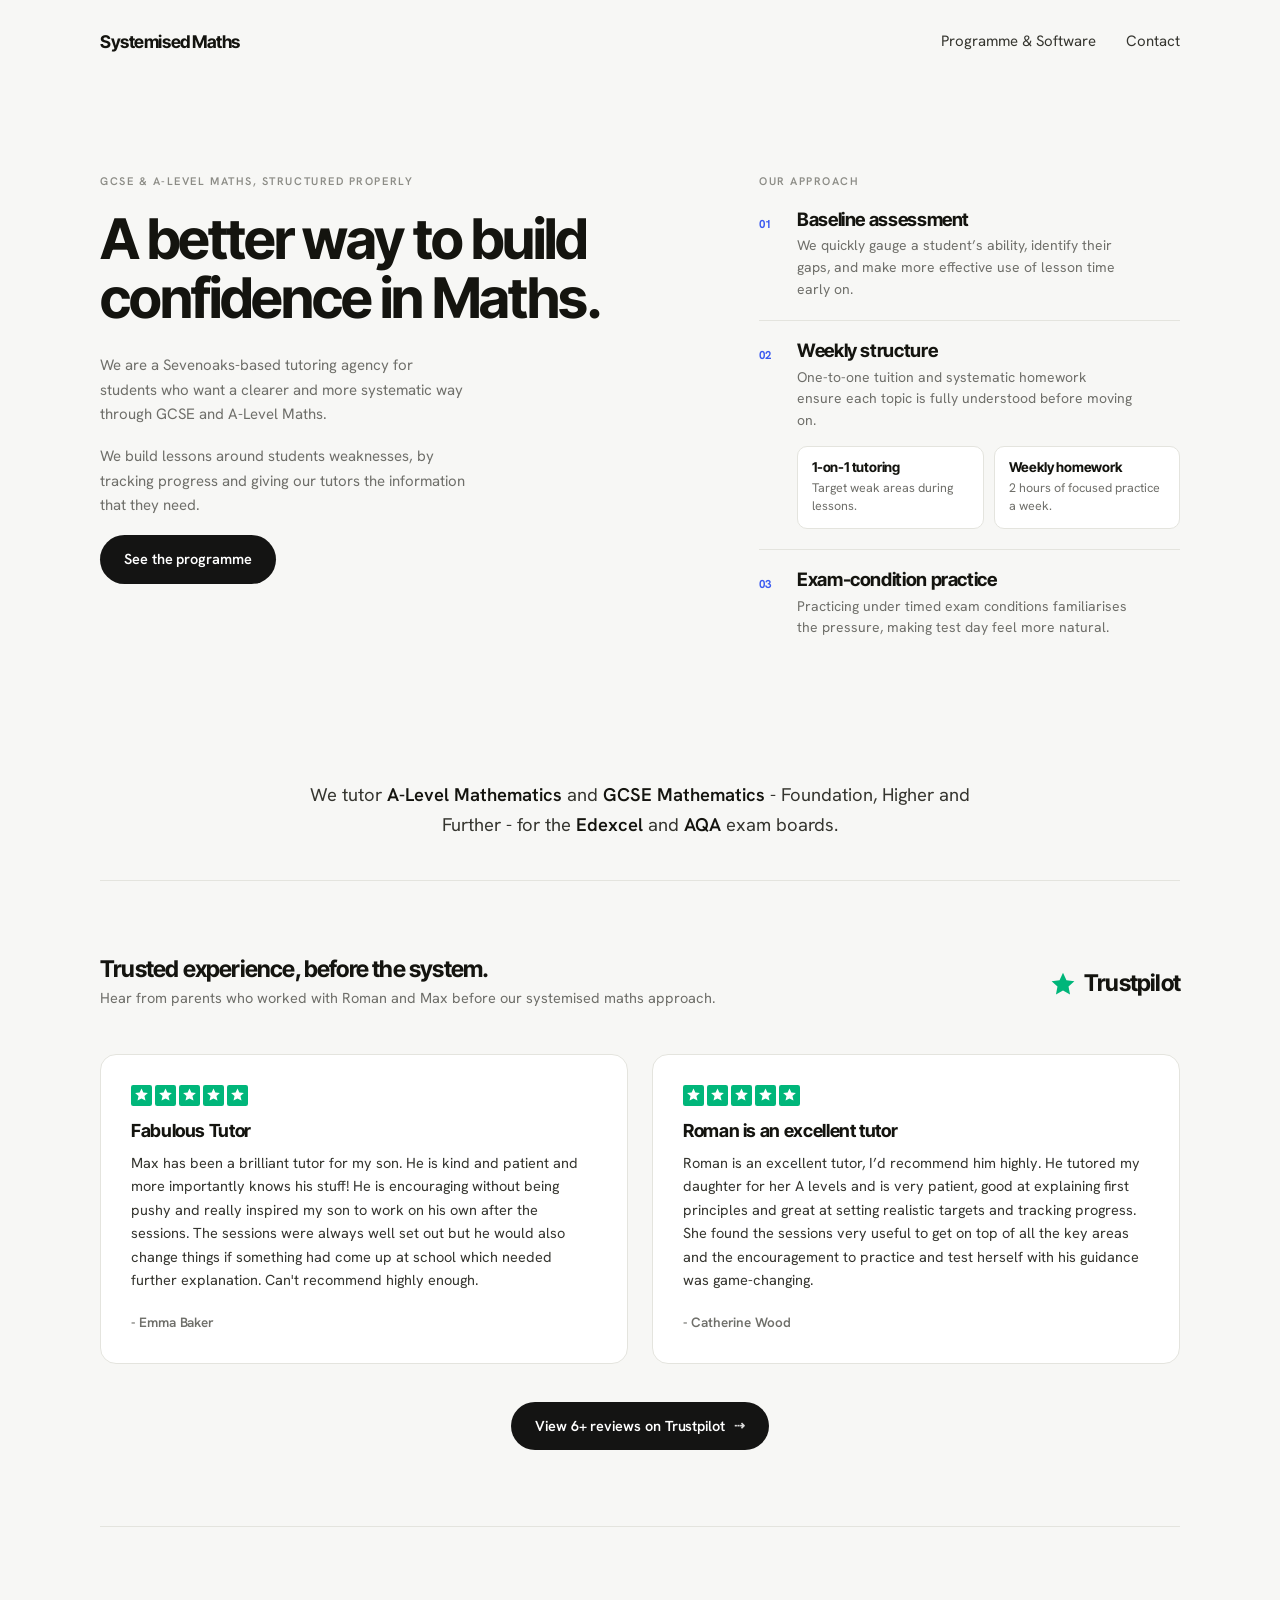
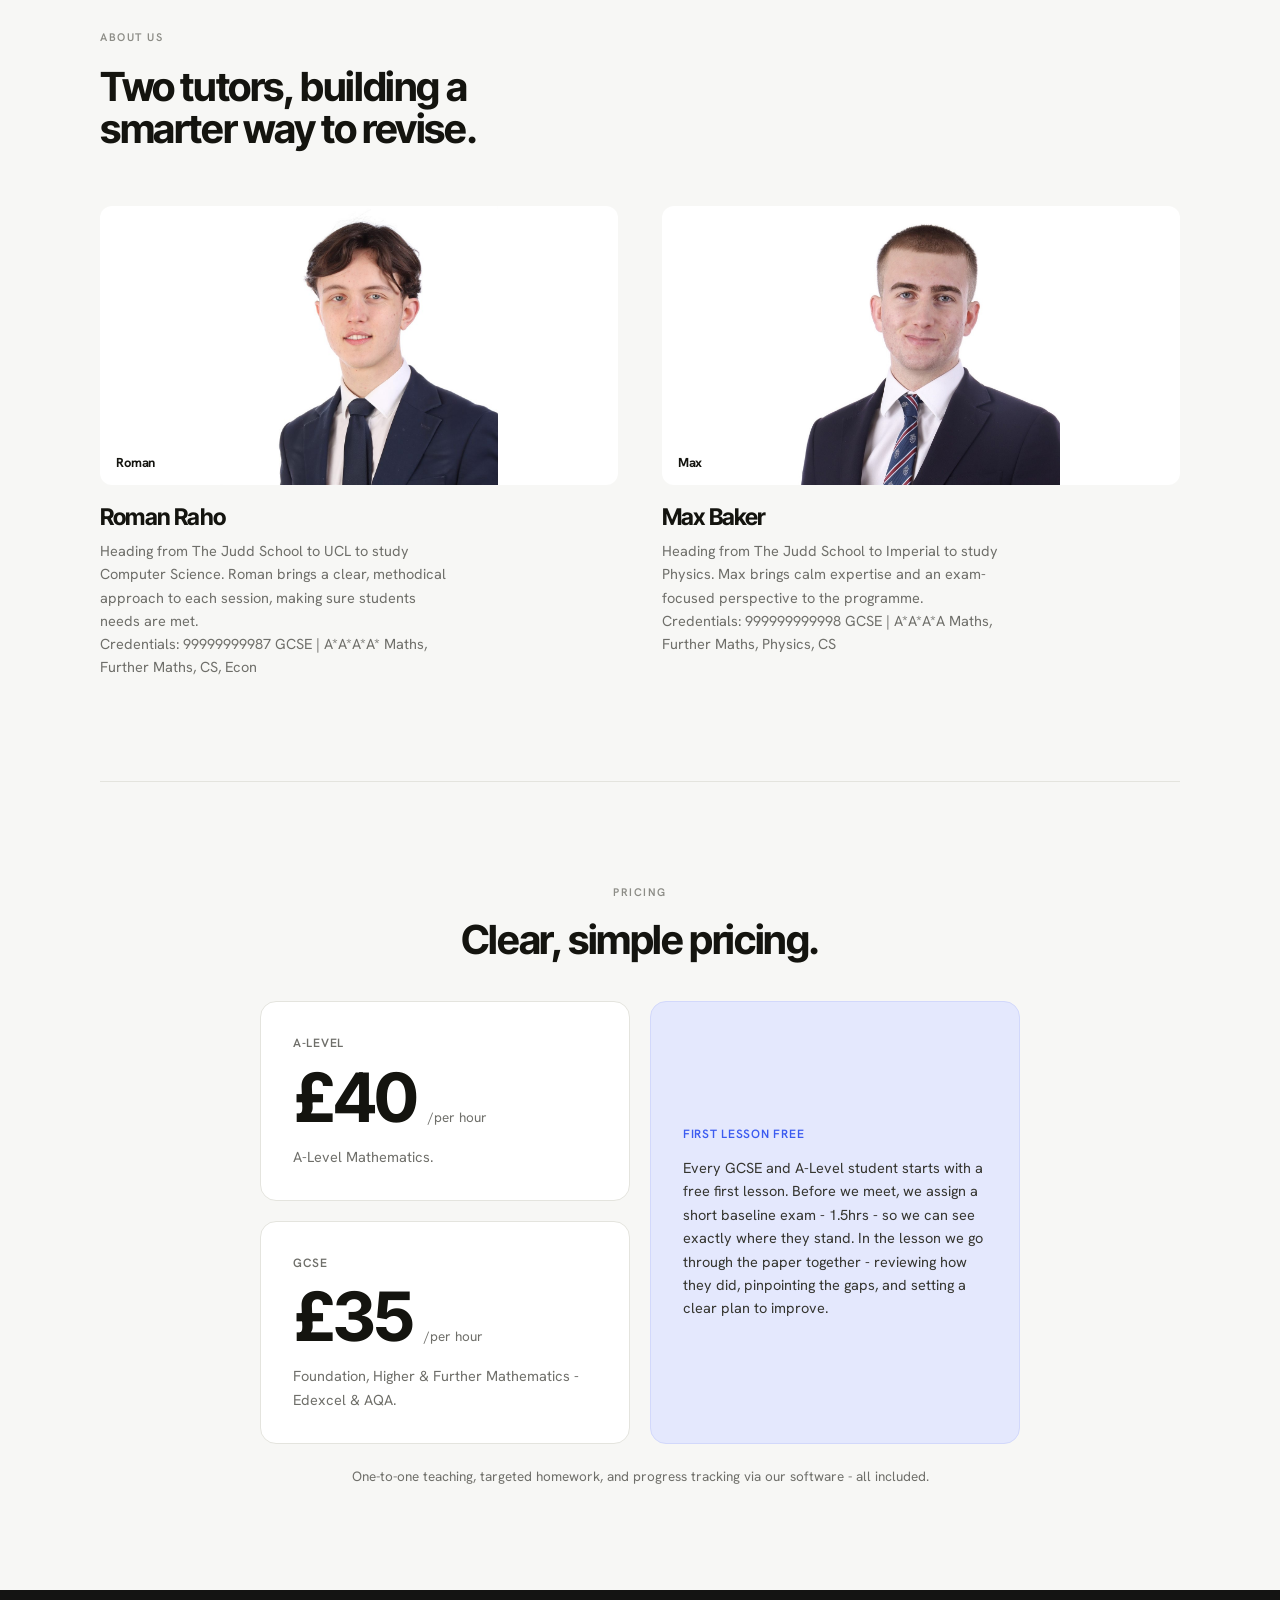
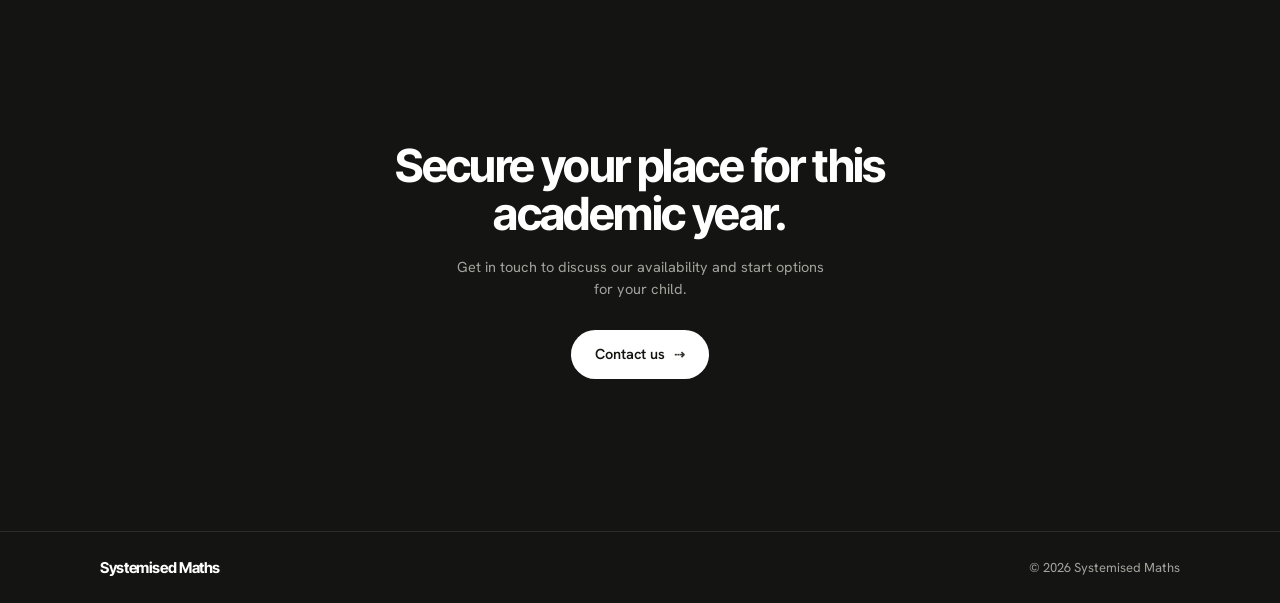
==== commit be92e984: ".3.9 Updated prices" ====
--- a/index.html
+++ b/index.html
@@ -215,7 +215,7 @@
           <div class="pricing__card">
             <p class="pricing__level">A-Level</p>
             <p class="pricing__figure">
-              <span class="pricing__amount">£35</span>
+              <span class="pricing__amount">£40</span>
               <span class="pricing__unit">/per hour</span>
             </p>
             <p class="pricing__note">A-Level Mathematics.</p>
@@ -224,7 +224,7 @@
           <div class="pricing__card">
             <p class="pricing__level">GCSE</p>
             <p class="pricing__figure">
-              <span class="pricing__amount">£30</span>
+              <span class="pricing__amount">£35</span>
               <span class="pricing__unit">/per hour</span>
             </p>
             <p class="pricing__note">Foundation, Higher &amp; Further Mathematics - Edexcel &amp; AQA.</p>
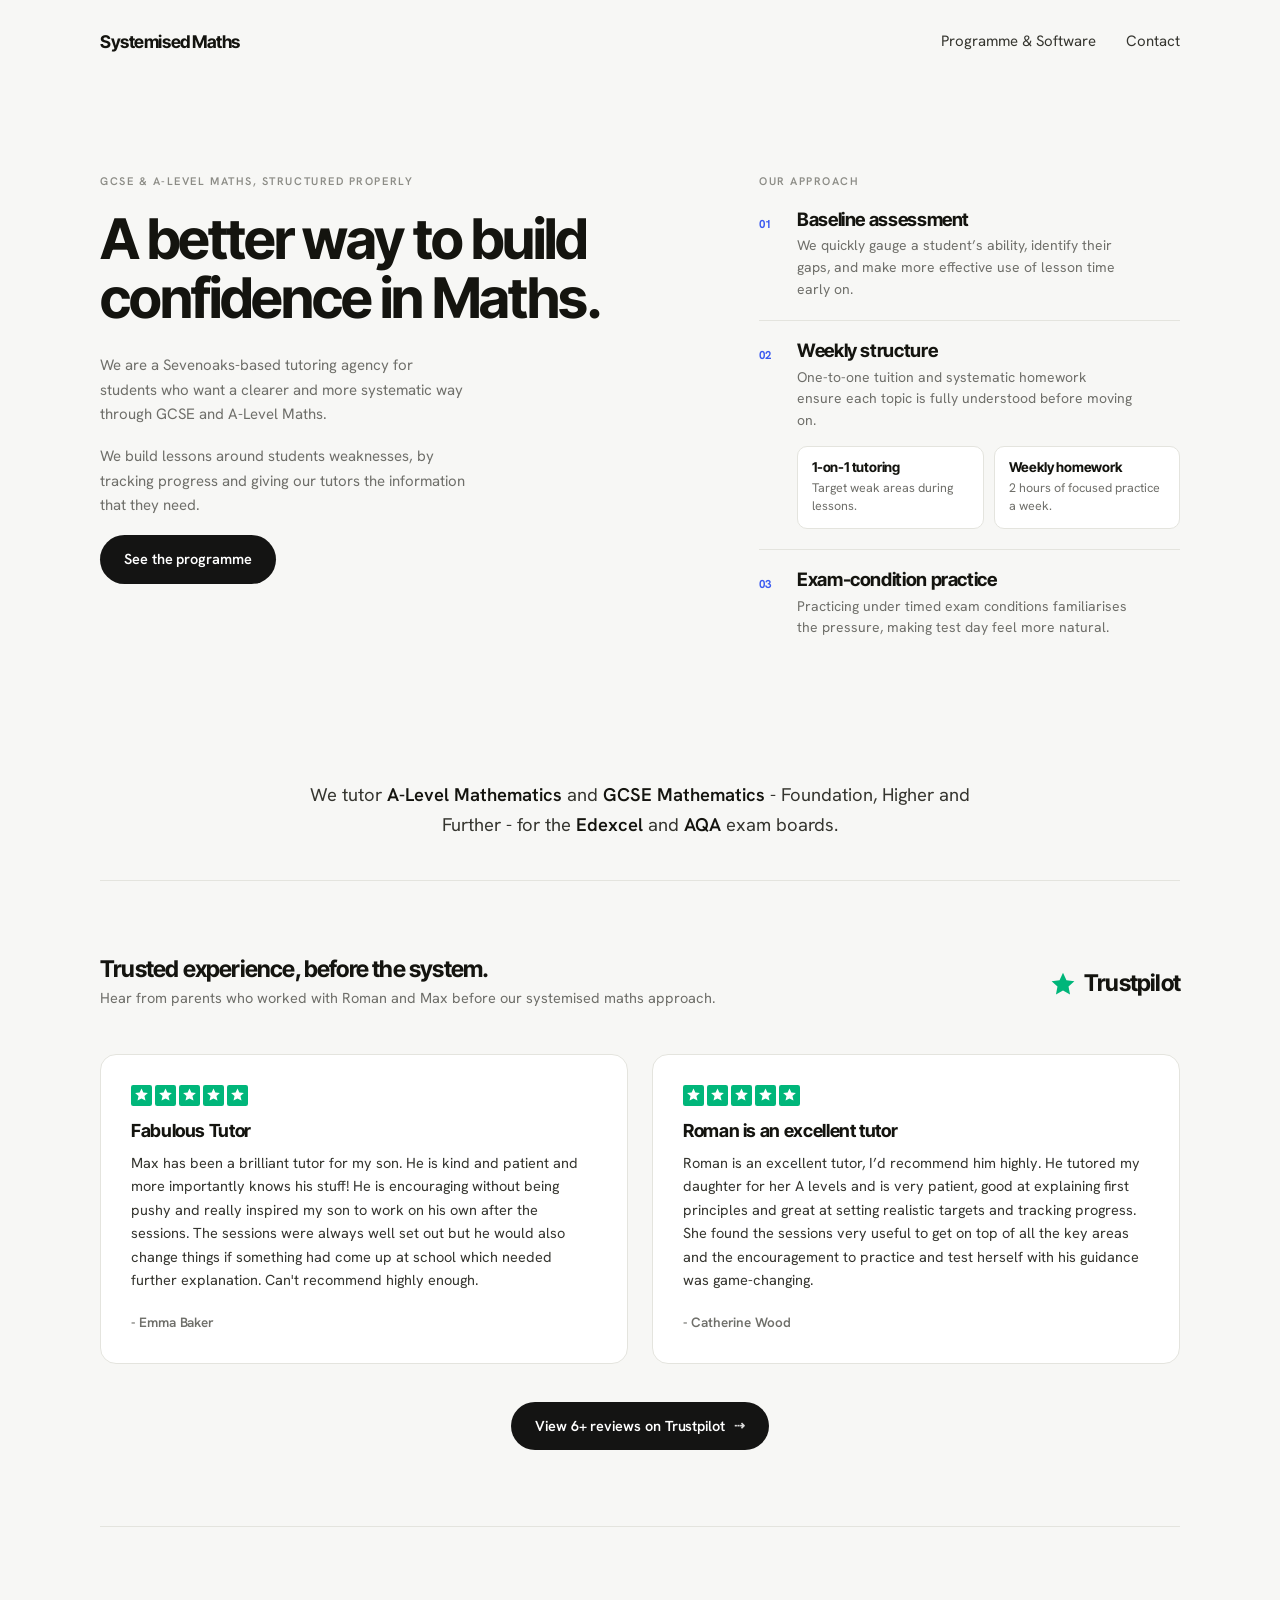
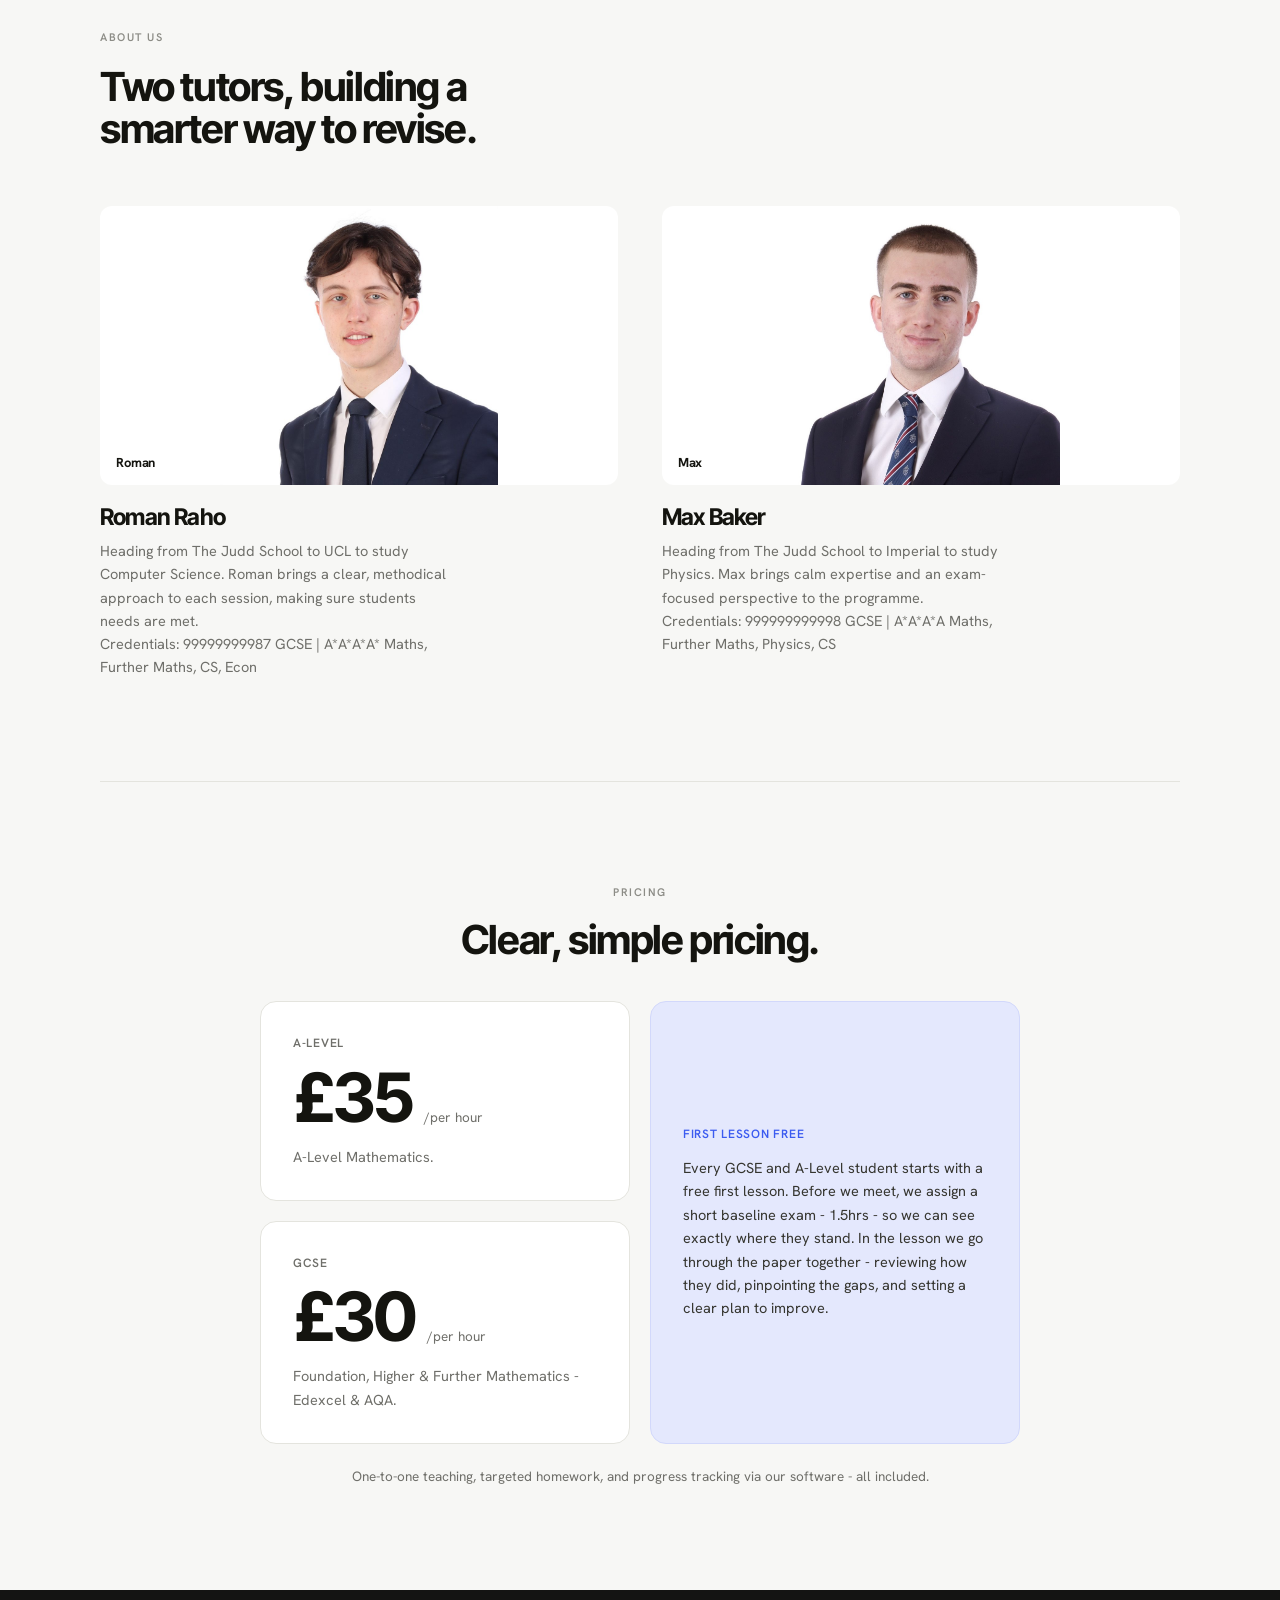
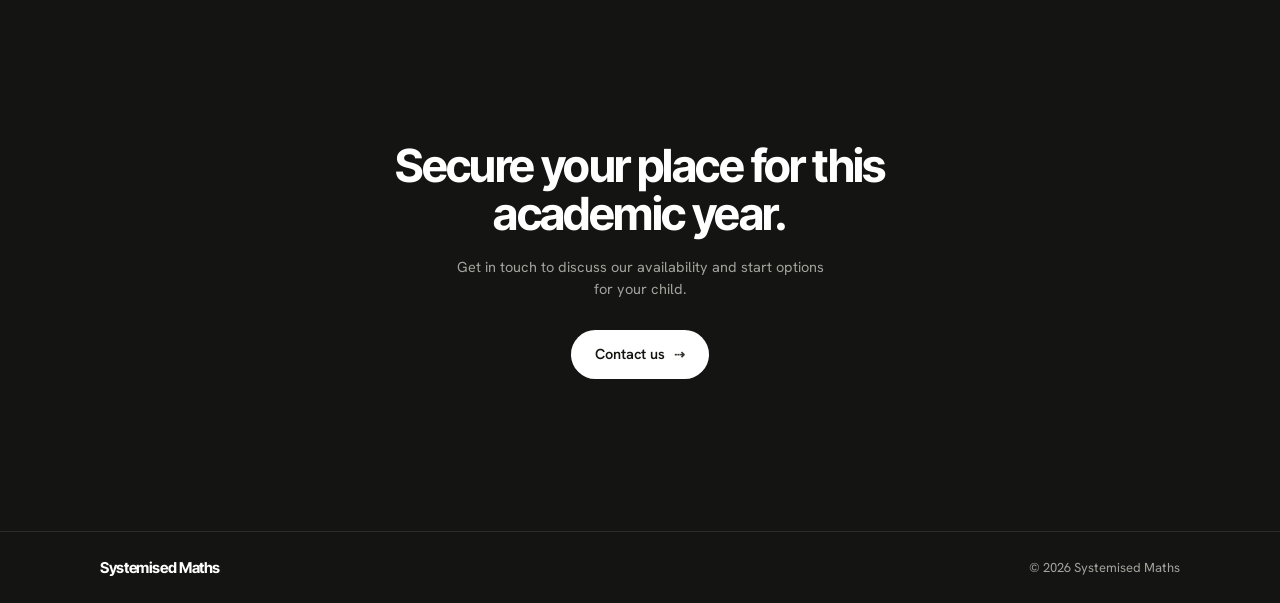
==== commit b5b7ee07: ".3.9 Undo Prices" ====
--- a/index.html
+++ b/index.html
@@ -215,7 +215,7 @@
           <div class="pricing__card">
             <p class="pricing__level">A-Level</p>
             <p class="pricing__figure">
-              <span class="pricing__amount">£40</span>
+              <span class="pricing__amount">£35</span>
               <span class="pricing__unit">/per hour</span>
             </p>
             <p class="pricing__note">A-Level Mathematics.</p>
@@ -224,7 +224,7 @@
           <div class="pricing__card">
             <p class="pricing__level">GCSE</p>
             <p class="pricing__figure">
-              <span class="pricing__amount">£35</span>
+              <span class="pricing__amount">£30</span>
               <span class="pricing__unit">/per hour</span>
             </p>
             <p class="pricing__note">Foundation, Higher &amp; Further Mathematics - Edexcel &amp; AQA.</p>
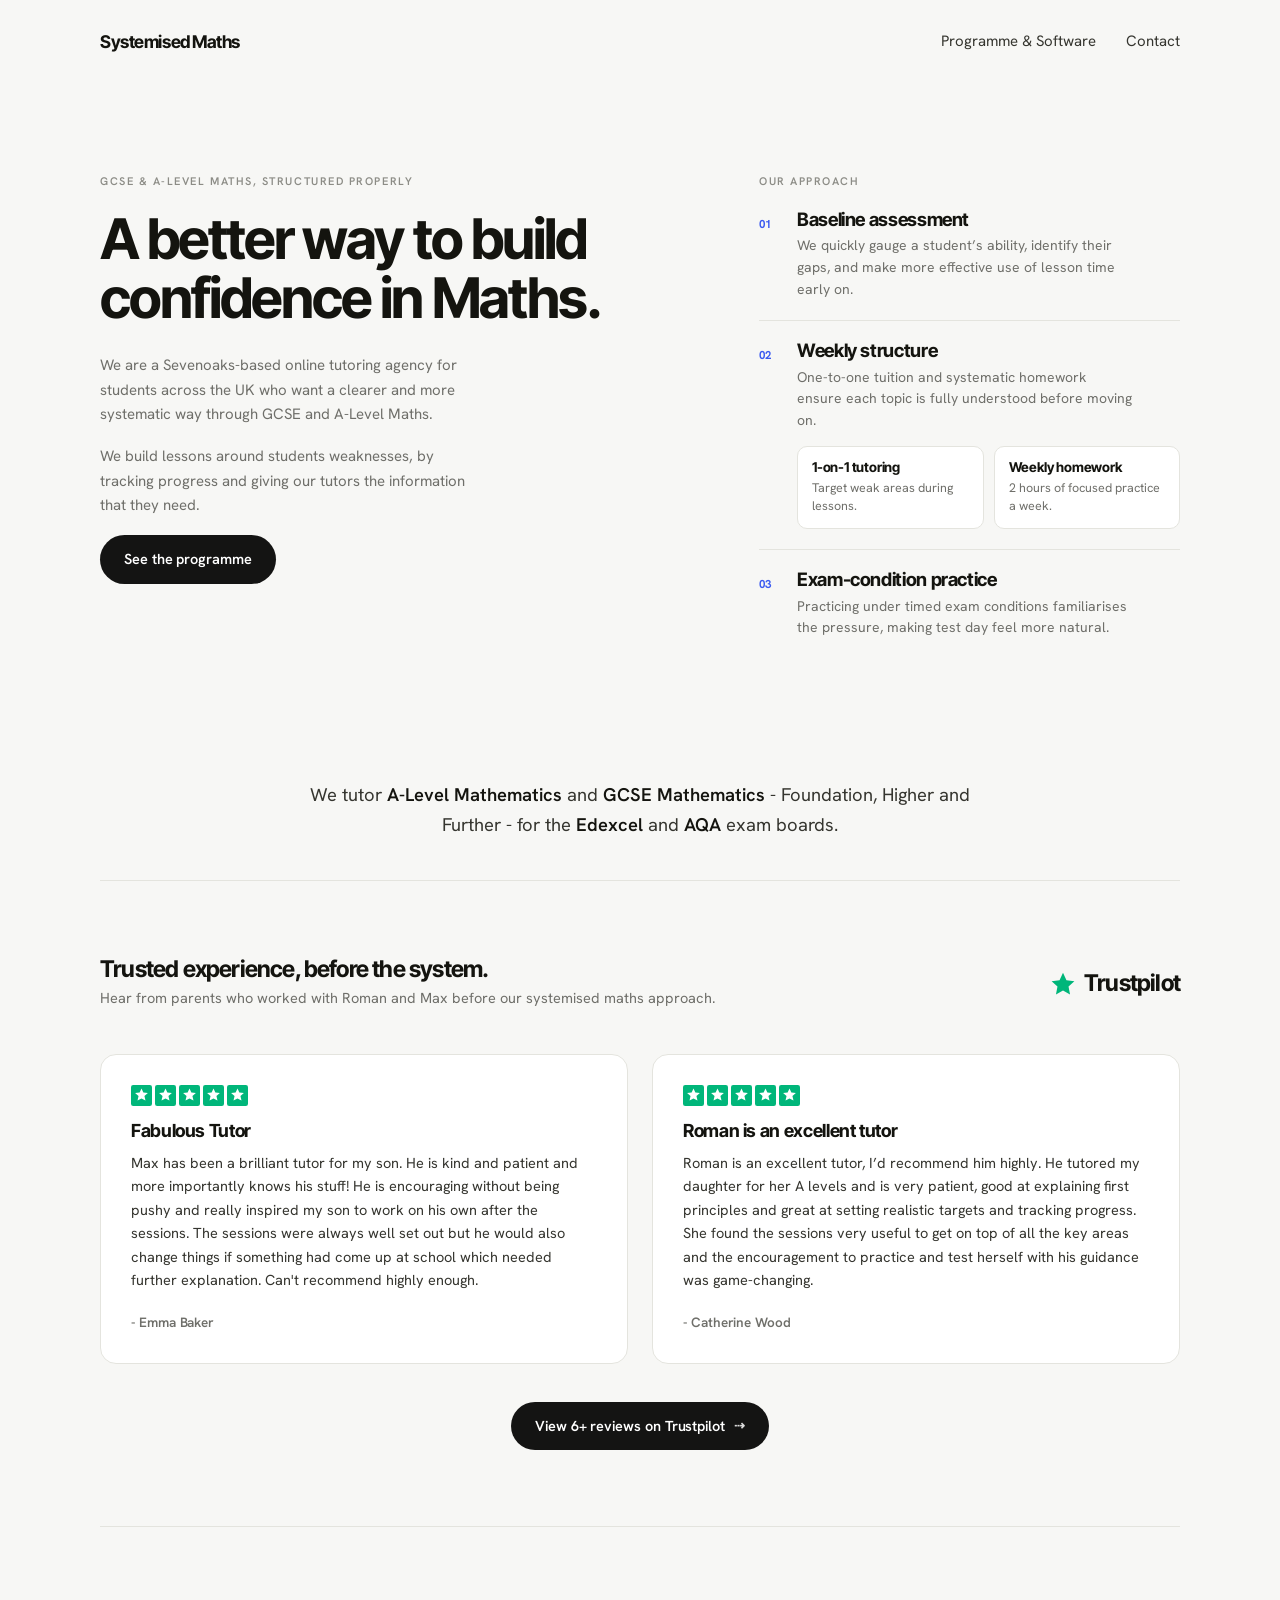
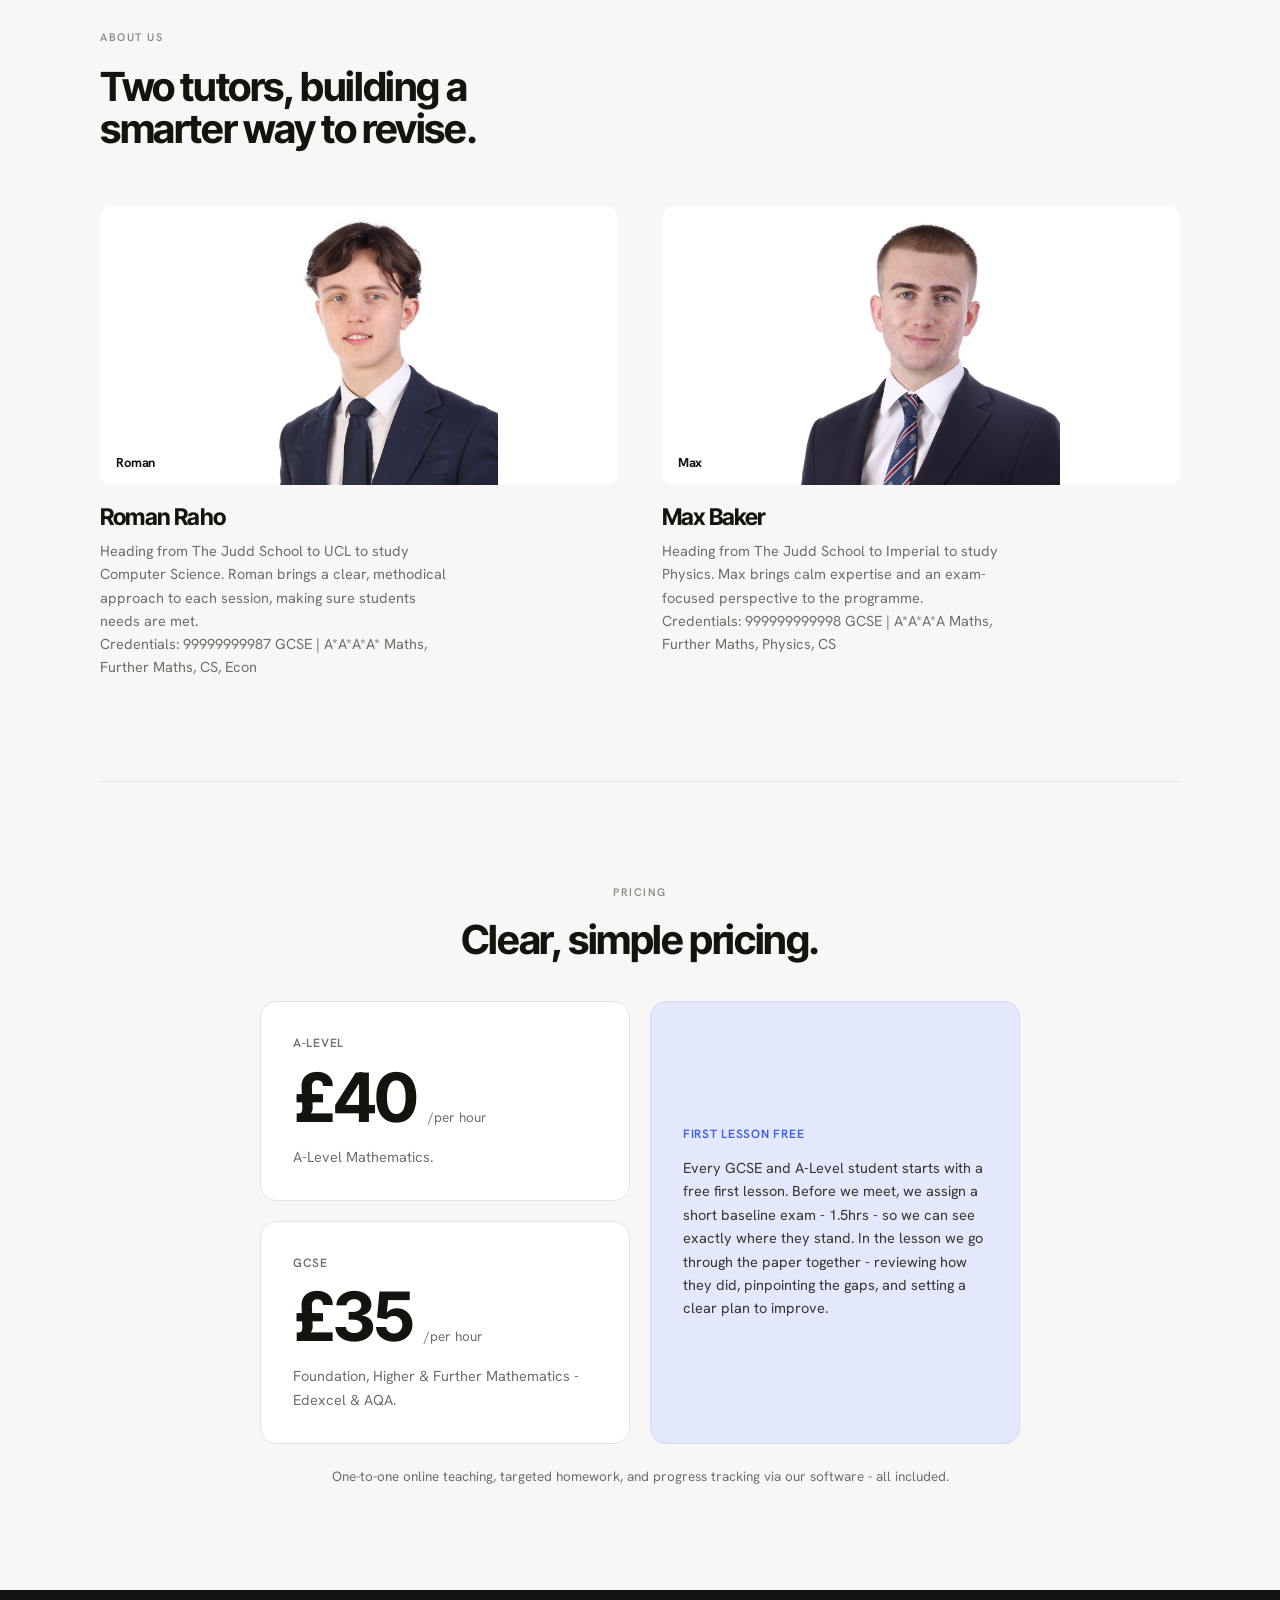
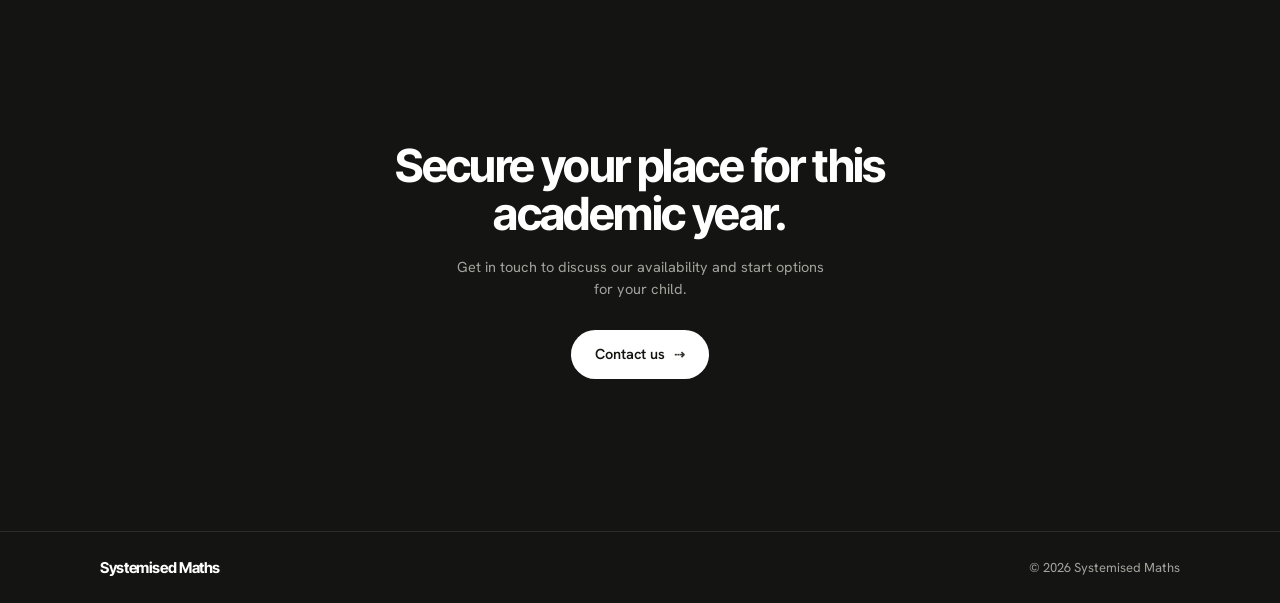
==== commit 8c0a00ba: ".3.11 Updated Copy + Prices" ====
--- a/index.html
+++ b/index.html
@@ -40,7 +40,7 @@
       <div class="hero__copy">
         <p class="eyebrow">GCSE &amp; A-Level Maths, structured properly</p>
         <h1 class="hero__title">A better way to build confidence in Maths.</h1>
-        <p class="lede">We are a Sevenoaks-based tutoring agency for students who want a clearer and more systematic way through GCSE and A-Level Maths.</p>
+        <p class="lede">We are a Sevenoaks-based online tutoring agency for students across the UK who want a clearer and more systematic way through GCSE and A-Level Maths.</p>
         <p class="lede">We build lessons around students weaknesses, by tracking progress and giving our tutors the information that they need.</p>
         <p class="hero__cta">
           <a class="btn btn--dark" href="programme.html">See the programme</a>
@@ -215,18 +215,18 @@
           <div class="pricing__card">
             <p class="pricing__level">A-Level</p>
             <p class="pricing__figure">
+              <span class="pricing__amount">£40</span>
+              <span class="pricing__unit">/per hour</span>
+            </p>
+            <p class="pricing__note">A-Level Mathematics.</p>
+          </div>
+
+          <div class="pricing__card">
+            <p class="pricing__level">GCSE</p>
+            <p class="pricing__figure">
               <span class="pricing__amount">£35</span>
               <span class="pricing__unit">/per hour</span>
             </p>
-            <p class="pricing__note">A-Level Mathematics.</p>
-          </div>
-
-          <div class="pricing__card">
-            <p class="pricing__level">GCSE</p>
-            <p class="pricing__figure">
-              <span class="pricing__amount">£30</span>
-              <span class="pricing__unit">/per hour</span>
-            </p>
             <p class="pricing__note">Foundation, Higher &amp; Further Mathematics - Edexcel &amp; AQA.</p>
           </div>
         </div>
@@ -237,7 +237,7 @@
         </div>
       </div>
 
-      <p class="pricing__included">One-to-one teaching, targeted homework, and progress tracking via our software - all included.</p>
+      <p class="pricing__included">One-to-one online teaching, targeted homework, and progress tracking via our software - all included.</p>
     </div>
   </section>
 
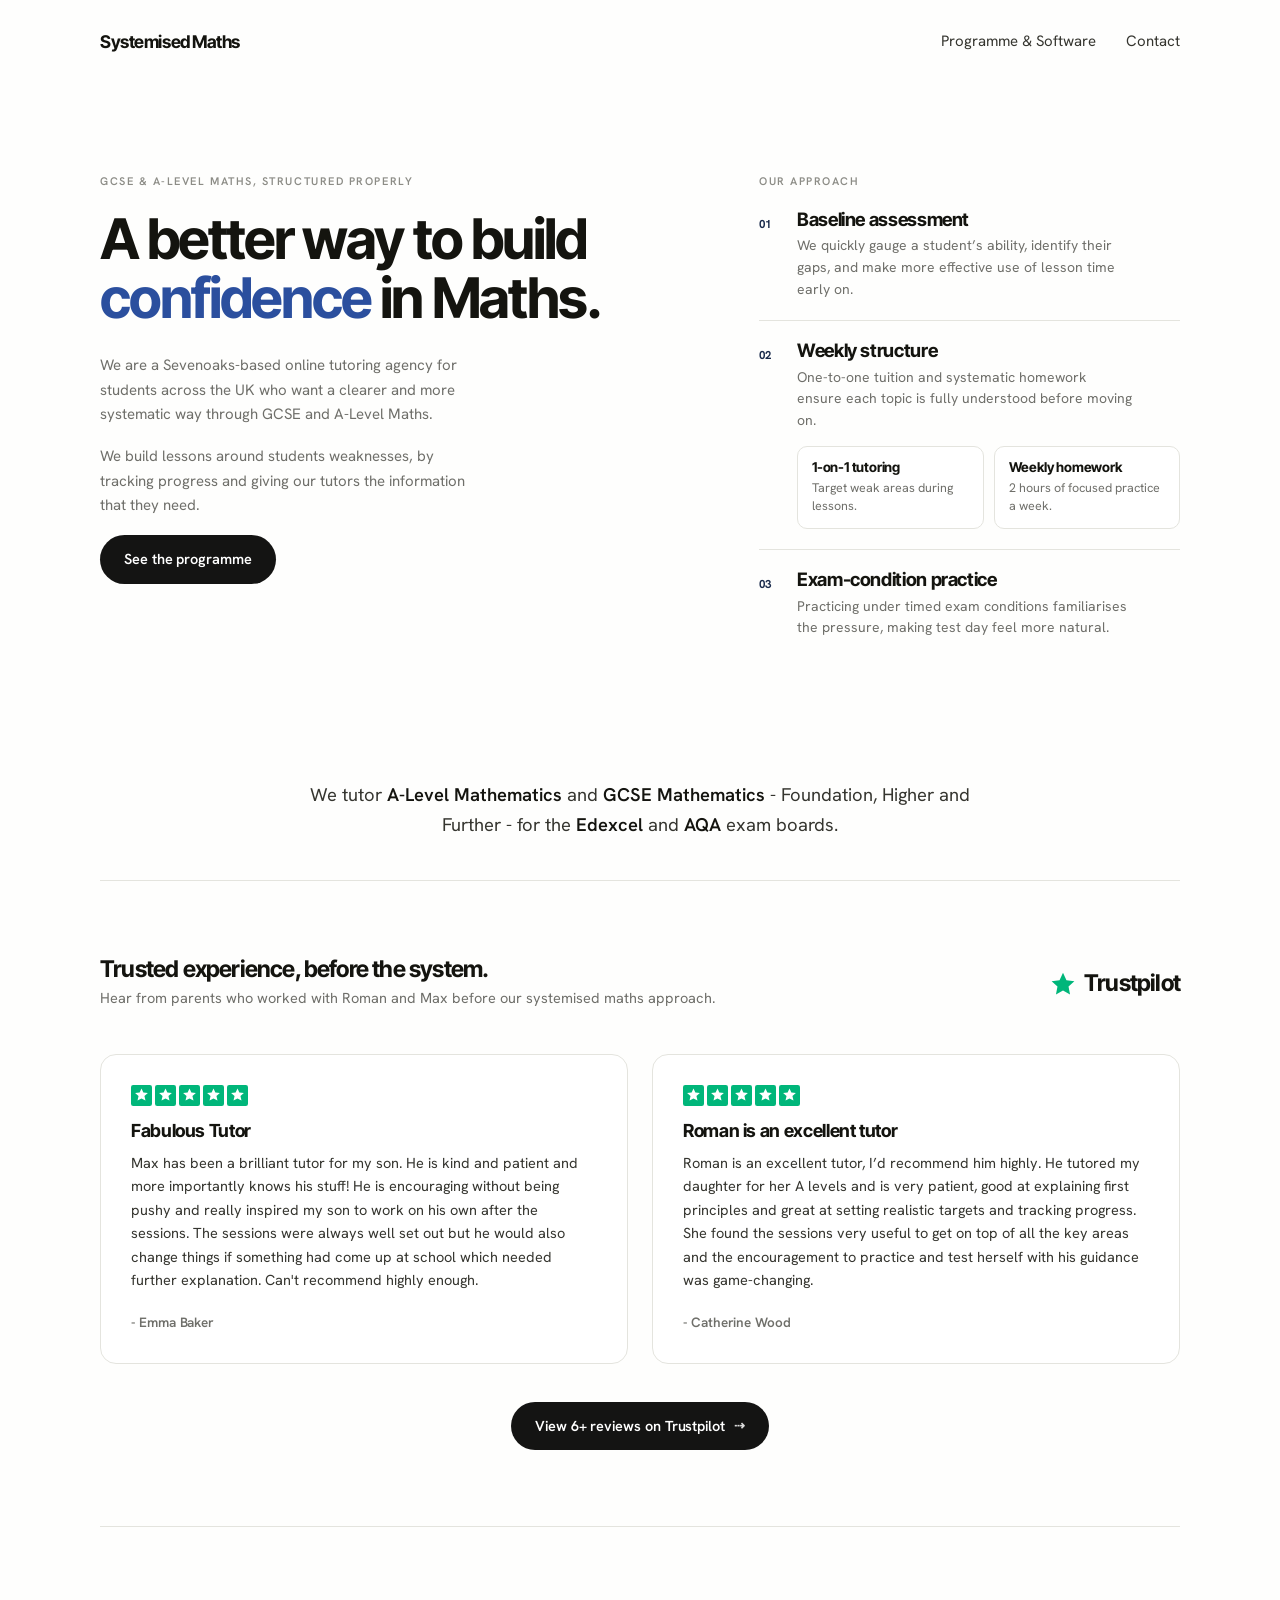
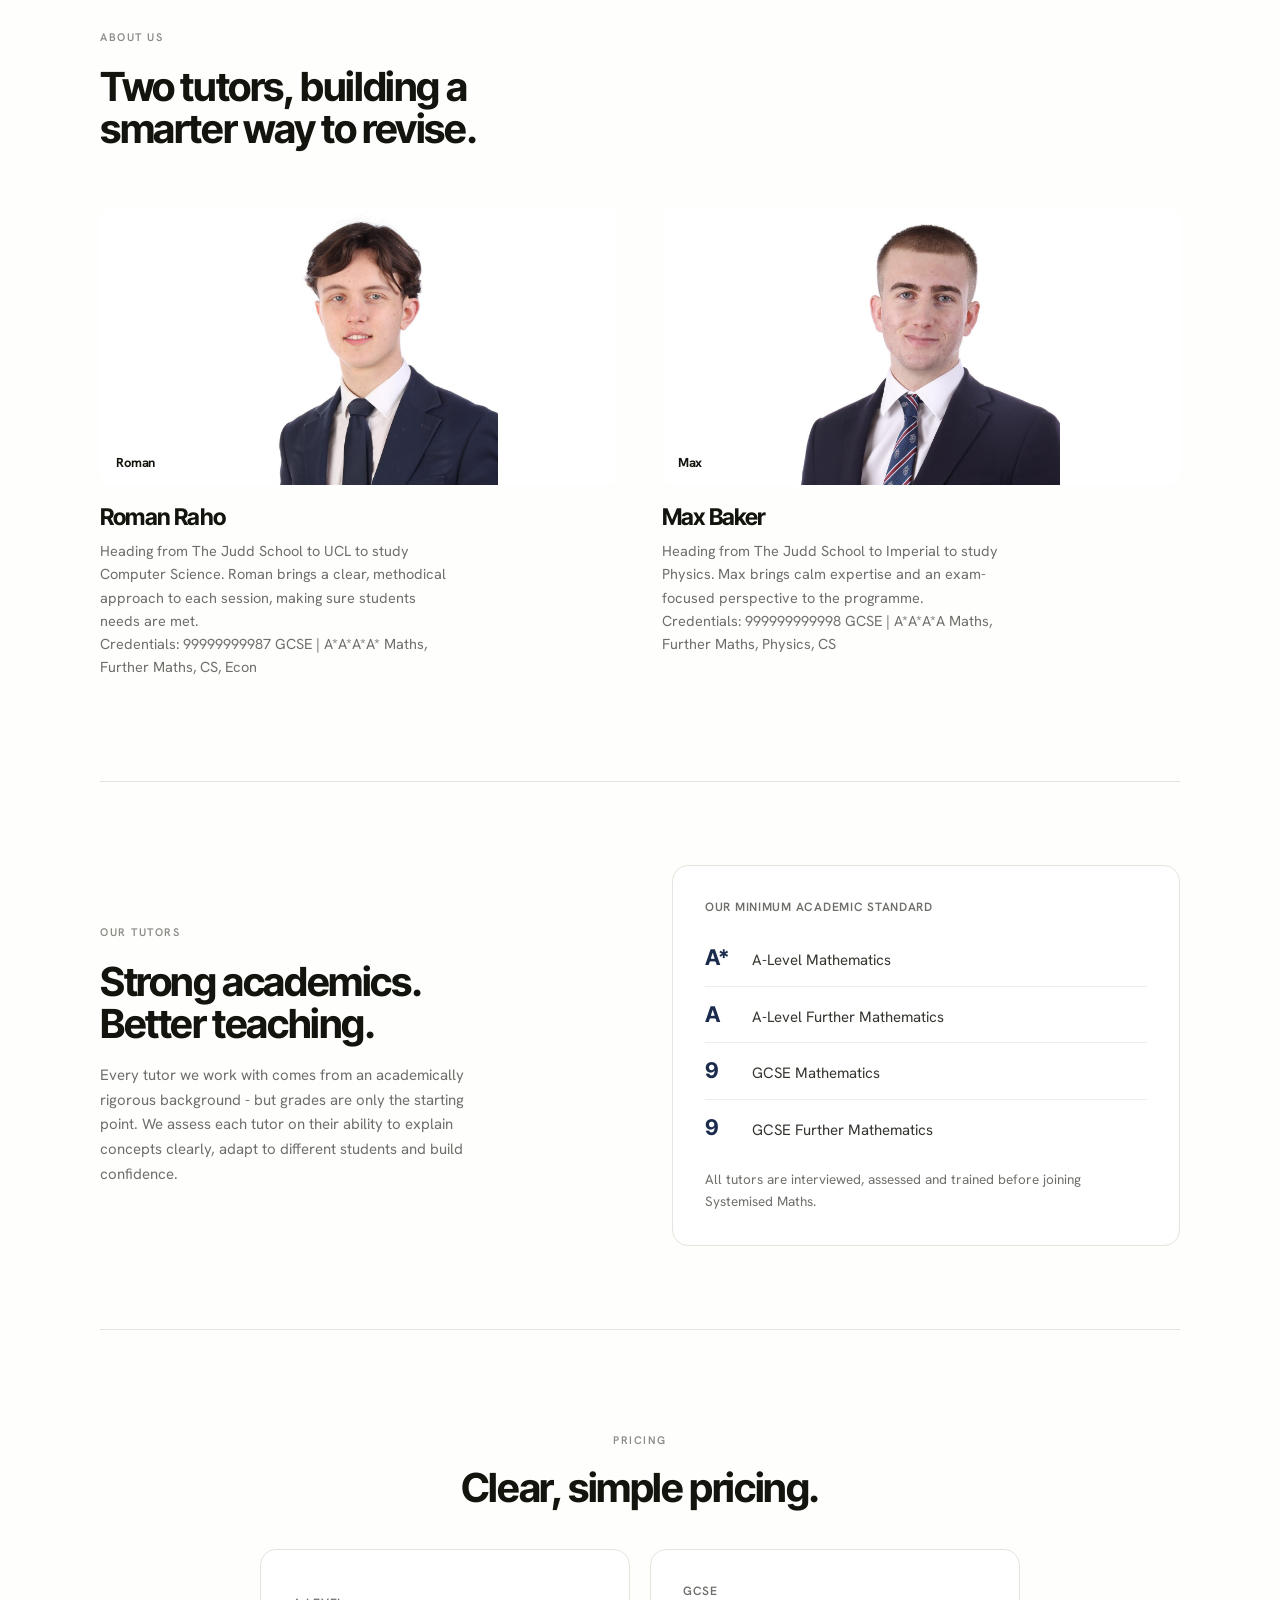
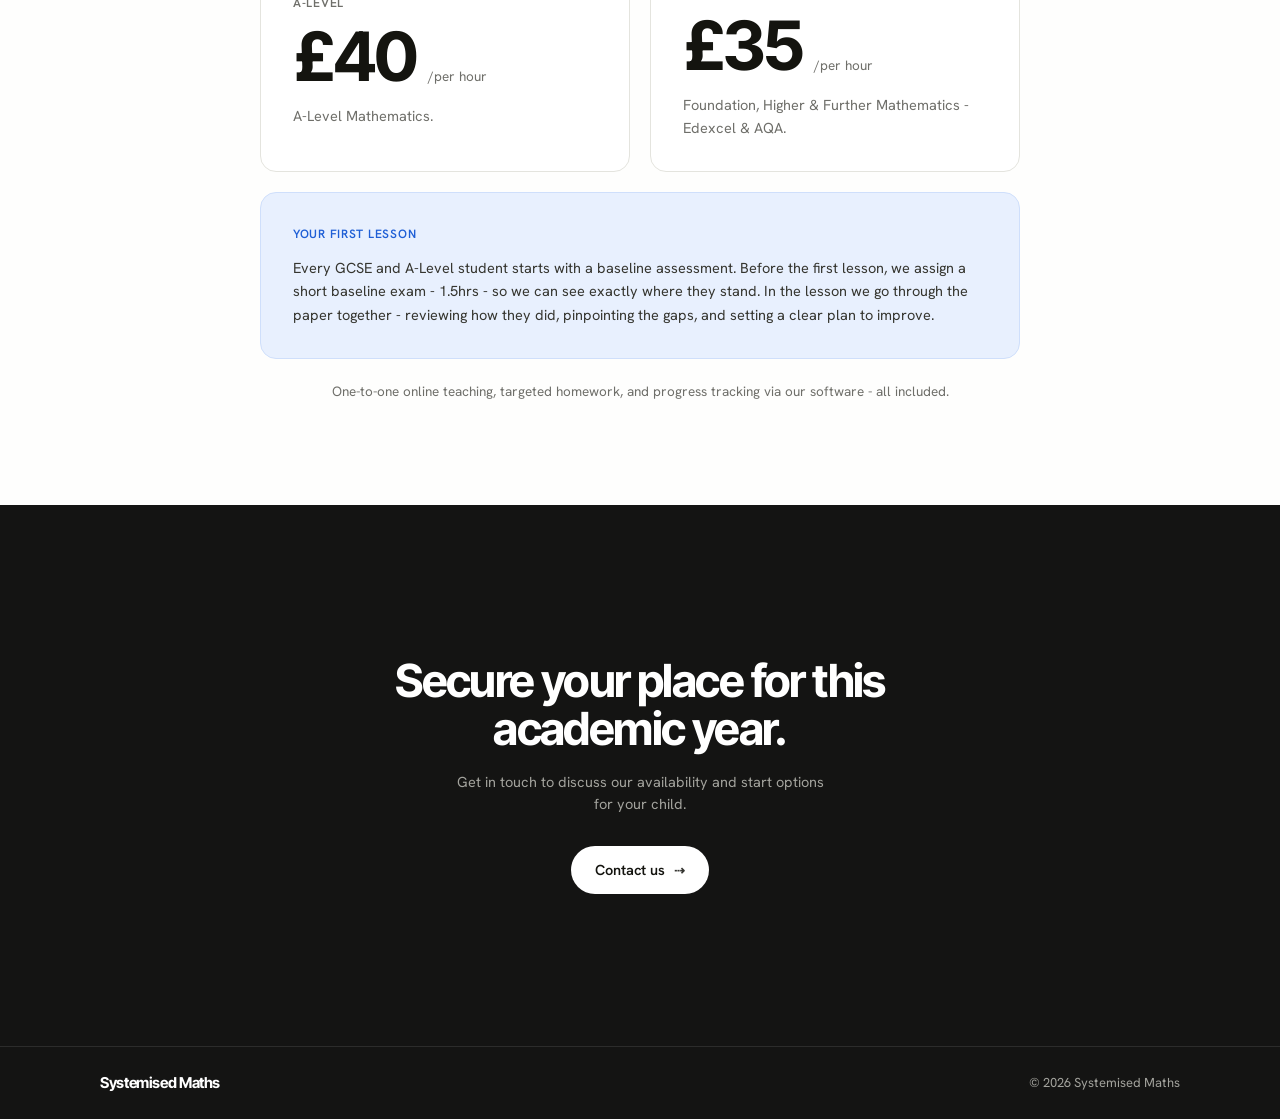
==== commit 6e8c99f9: ".4.1 Lighter + Tutor onboarding" ====
--- a/index.html
+++ b/index.html
@@ -15,7 +15,7 @@
 <link rel="preconnect" href="https://fonts.googleapis.com">
 <link rel="preconnect" href="https://fonts.gstatic.com" crossorigin>
 <link href="https://fonts.googleapis.com/css2?family=Inter+Tight:wght@400;500;600;700;800&family=Hanken+Grotesk:wght@400;500;600;700&display=swap" rel="stylesheet">
-<link rel="stylesheet" href="assets/css/styles.css?v=5">
+<link rel="stylesheet" href="assets/css/styles.css?v=11">
 </head>
 <body>
 
@@ -39,7 +39,7 @@
 
       <div class="hero__copy">
         <p class="eyebrow">GCSE &amp; A-Level Maths, structured properly</p>
-        <h1 class="hero__title">A better way to build confidence in Maths.</h1>
+        <h1 class="hero__title">A better way to build <span class="accent">confidence</span> in Maths.</h1>
         <p class="lede">We are a Sevenoaks-based online tutoring agency for students across the UK who want a clearer and more systematic way through GCSE and A-Level Maths.</p>
         <p class="lede">We build lessons around students weaknesses, by tracking progress and giving our tutors the information that they need.</p>
         <p class="hero__cta">
@@ -204,6 +204,30 @@
 
   <div class="shell"><hr class="rule"></div>
 
+  <!-- ===================== OUR TUTORS ===================== -->
+  <section class="standards">
+    <div class="shell standards__grid">
+      <div>
+        <p class="eyebrow">Our tutors</p>
+        <h2 class="section-title">Strong academics. Better teaching.</h2>
+        <p class="standards__text">Every tutor we work with comes from an academically rigorous background - but grades are only the starting point. We assess each tutor on their ability to explain concepts clearly, adapt to different students and build confidence.</p>
+      </div>
+
+      <div class="standards__card">
+        <p class="standards__label">Our minimum academic standard</p>
+        <ul class="standards__list">
+          <li><span class="standards__grade">A*</span> A-Level Mathematics</li>
+          <li><span class="standards__grade">A</span> A-Level Further Mathematics</li>
+          <li><span class="standards__grade">9</span> GCSE Mathematics</li>
+          <li><span class="standards__grade">9</span> GCSE Further Mathematics</li>
+        </ul>
+        <p class="standards__note">All tutors are interviewed, assessed and trained before joining Systemised Maths.</p>
+      </div>
+    </div>
+  </section>
+
+  <div class="shell"><hr class="rule"></div>
+
   <!-- ===================== PRICING ===================== -->
   <section class="pricing">
     <div class="shell">
@@ -232,8 +256,8 @@
         </div>
 
         <div class="pricing__card pricing__card--free">
-          <p class="pricing__free-tag">First lesson free</p>
-          <p class="pricing__free-text">Every GCSE and A-Level student starts with a free first lesson. Before we meet, we assign a short baseline exam - 1.5hrs - so we can see exactly where they stand. In the lesson we go through the paper together - reviewing how they did, pinpointing the gaps, and setting a clear plan to improve.</p>
+          <p class="pricing__free-tag">Your first lesson</p>
+          <p class="pricing__free-text">Every GCSE and A-Level student starts with a baseline assessment. Before the first lesson, we assign a short baseline exam - 1.5hrs - so we can see exactly where they stand. In the lesson we go through the paper together - reviewing how they did, pinpointing the gaps, and setting a clear plan to improve.</p>
         </div>
       </div>
 
--- a/assets/css/styles.css
+++ b/assets/css/styles.css
@@ -3,7 +3,7 @@
    ========================================================= */
 
 :root {
-  --bg: #f7f7f5;
+  --bg: #fefefd;
   --bg-alt: #ffffff;
   --ink: #14140f;
   --ink-soft: #35352f;
@@ -18,6 +18,13 @@
   --dark: #141413;
   --dark-muted: #a3a39d;
   --trust: #00b67a;
+  --navy: #1a2b4c;
+  --navy-bright: #2b4f9e;
+  --navy-tint: #edf1f8;
+  --navy-line: #d9e0ee;
+  --blue: #1f5fd6;
+  --blue-tint: #e8f0fe;
+  --blue-line: #cfdffb;
 
   --font-display:
     "Inter Tight", "Inter", -apple-system, BlinkMacSystemFont, "Segoe UI",
@@ -247,6 +254,9 @@
   margin-bottom: 26px;
 }
 
+.hero__title .accent {
+  color: var(--navy-bright);
+}
 .hero__title--wide {
   max-width: 22ch;
 }
@@ -290,7 +300,7 @@
   font-size: 11.5px;
   font-weight: 700;
   letter-spacing: 0.02em;
-  color: var(--lav-ink);
+  color: var(--navy);
   padding-top: 5px;
 }
 
@@ -330,8 +340,8 @@
   margin-left: 6px;
   padding: 2px 9px;
   border-radius: 999px;
-  background: var(--lav);
-  color: var(--lav-ink);
+  background: var(--blue-tint);
+  color: var(--blue);
   font-size: 11px;
   font-weight: 600;
   letter-spacing: 0.03em;
@@ -339,7 +349,7 @@
   vertical-align: middle;
 }
 .steps--plain .step__title .step__tag {
-  color: var(--lav-ink);
+  color: var(--blue);
   margin-right: 0;
 }
 
@@ -553,6 +563,74 @@
 }
 
 /* =========================================================
+   Our tutors (academic standard)
+   ========================================================= */
+.standards {
+  padding-block: clamp(48px, 6.5vw, 84px);
+}
+.standards__grid {
+  display: grid;
+  grid-template-columns: minmax(0, 1fr) minmax(0, 1fr);
+  gap: clamp(32px, 5vw, 72px);
+  align-items: center;
+}
+.standards .section-title {
+  max-width: 16ch;
+}
+.standards__text {
+  font-size: 15px;
+  line-height: 1.65;
+  color: var(--muted);
+  max-width: 46ch;
+  margin: 18px 0 0;
+}
+.standards__card {
+  background: var(--bg-alt);
+  border: 1px solid var(--line);
+  border-radius: var(--radius-lg);
+  padding: clamp(24px, 3vw, 32px);
+}
+.standards__label {
+  font-weight: 600;
+  font-size: 12px;
+  letter-spacing: 0.06em;
+  text-transform: uppercase;
+  color: var(--muted);
+  margin: 0 0 14px;
+}
+.standards__list {
+  list-style: none;
+  margin: 0;
+  padding: 0;
+}
+.standards__list li {
+  display: flex;
+  align-items: baseline;
+  gap: 16px;
+  padding-block: 11px;
+  border-top: 1px solid var(--line-soft);
+  font-size: 15px;
+  color: var(--ink-soft);
+}
+.standards__list li:first-child {
+  border-top: 0;
+}
+.standards__grade {
+  min-width: 2.2ch;
+  font-family: var(--font-display);
+  font-weight: 700;
+  font-size: 1.35rem;
+  letter-spacing: -0.02em;
+  color: var(--navy);
+}
+.standards__note {
+  font-size: 13.5px;
+  line-height: 1.6;
+  color: var(--muted);
+  margin: 14px 0 0;
+}
+
+/* =========================================================
    Pricing
    ========================================================= */
 /* =========================================================
@@ -623,12 +701,6 @@
   margin-inline: auto;
   text-align: left;
 }
-@media (min-width: 760px) {
-  .pricing__grid {
-    grid-template-columns: 1fr 1fr;
-    align-items: stretch;
-  }
-}
 
 .pricing__card {
   background: var(--bg-alt);
@@ -644,11 +716,16 @@
   margin-bottom: 14px;
 }
 
-/* two price tiers (A-Level / GCSE) stacked in the left column */
+/* two price tiers (A-Level / GCSE) side by side, free-lesson card below */
 .pricing__tiers {
   display: grid;
   grid-template-columns: 1fr;
   gap: 20px;
+}
+@media (min-width: 760px) {
+  .pricing__tiers {
+    grid-template-columns: 1fr 1fr;
+  }
 }
 .pricing__level {
   font-family: var(--font-body);
@@ -669,8 +746,8 @@
 }
 
 .pricing__card--free {
-  background: var(--lav);
-  border-color: var(--lav-line);
+  background: var(--blue-tint);
+  border-color: var(--blue-line);
 }
 .pricing__free-tag {
   display: inline-block;
@@ -680,7 +757,7 @@
   font-size: 12px;
   letter-spacing: 0.06em;
   text-transform: uppercase;
-  color: var(--lav-ink);
+  color: var(--blue);
   margin-bottom: 12px;
 }
 .pricing__free-text {
@@ -1056,7 +1133,8 @@
     max-width: 56ch;
   }
 
-  .tutors {
+  .tutors,
+  .standards__grid {
     grid-template-columns: minmax(0, 1fr);
     gap: 36px;
   }
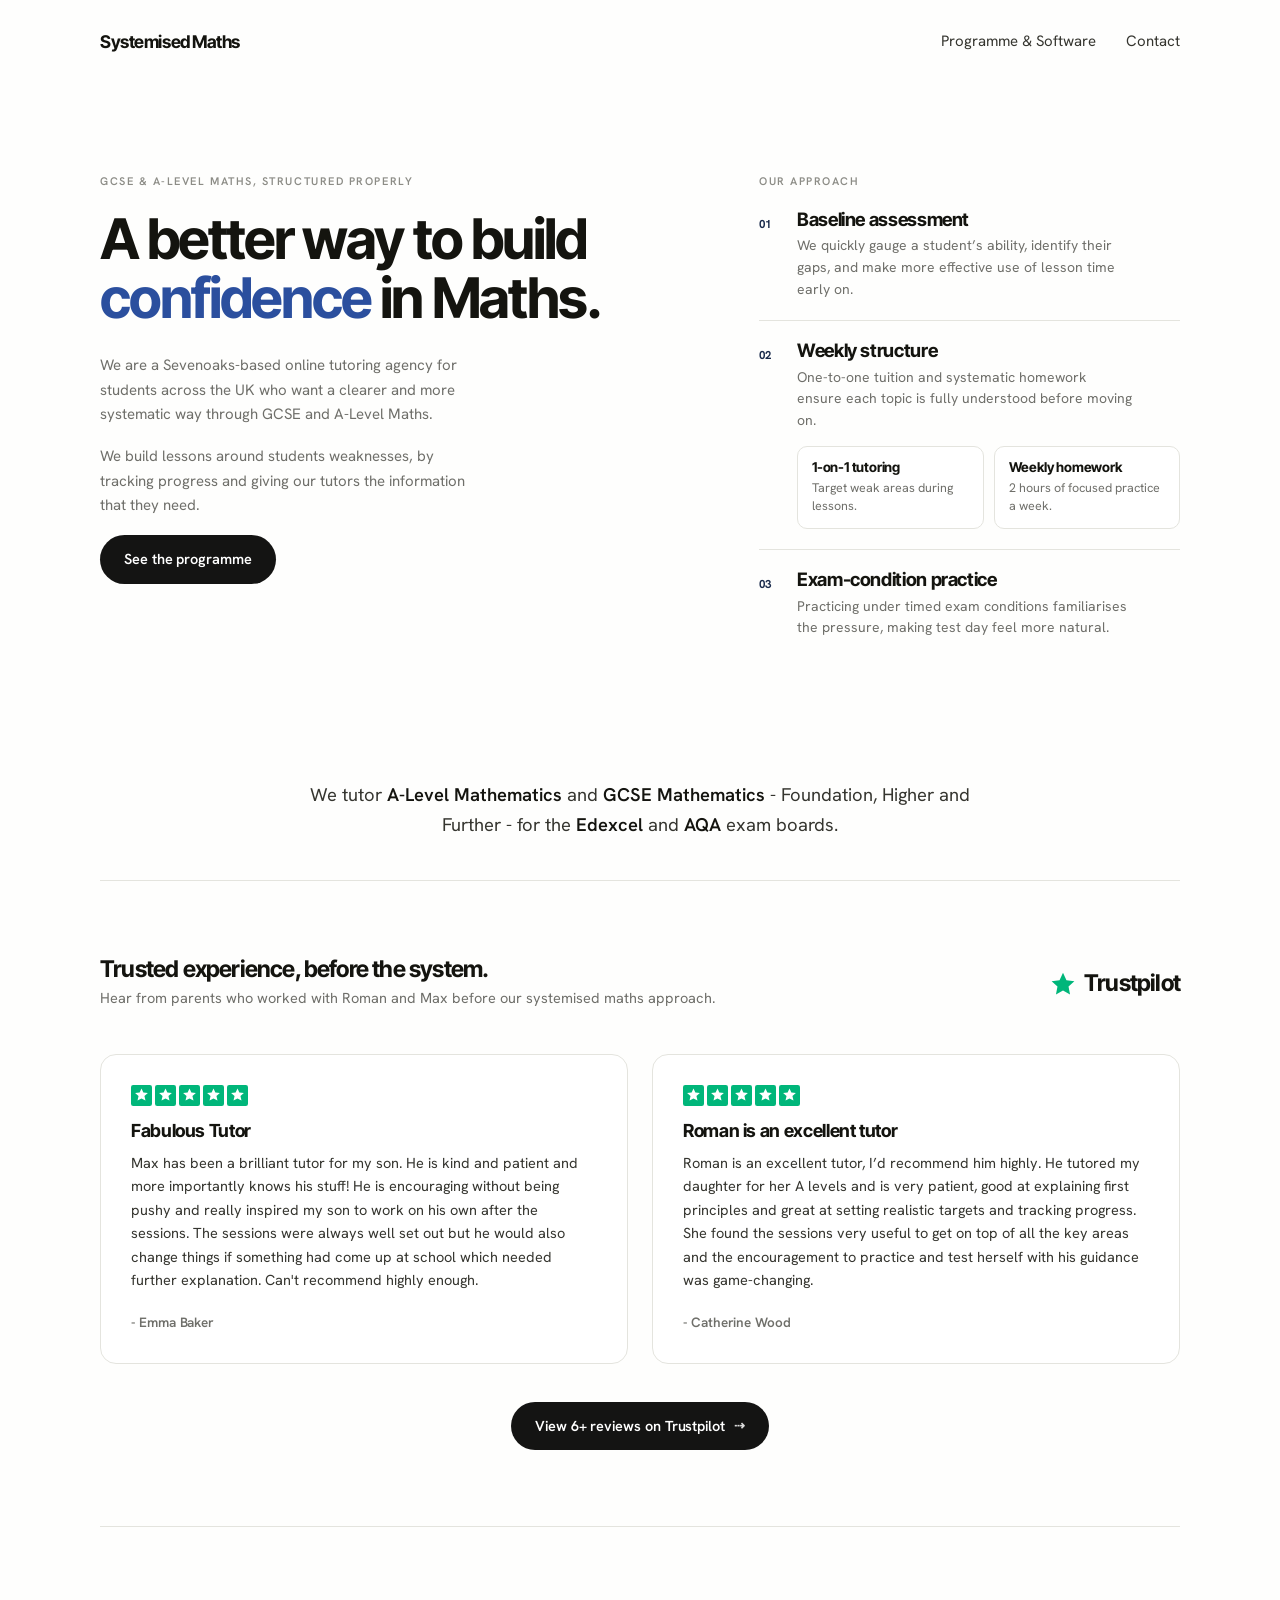
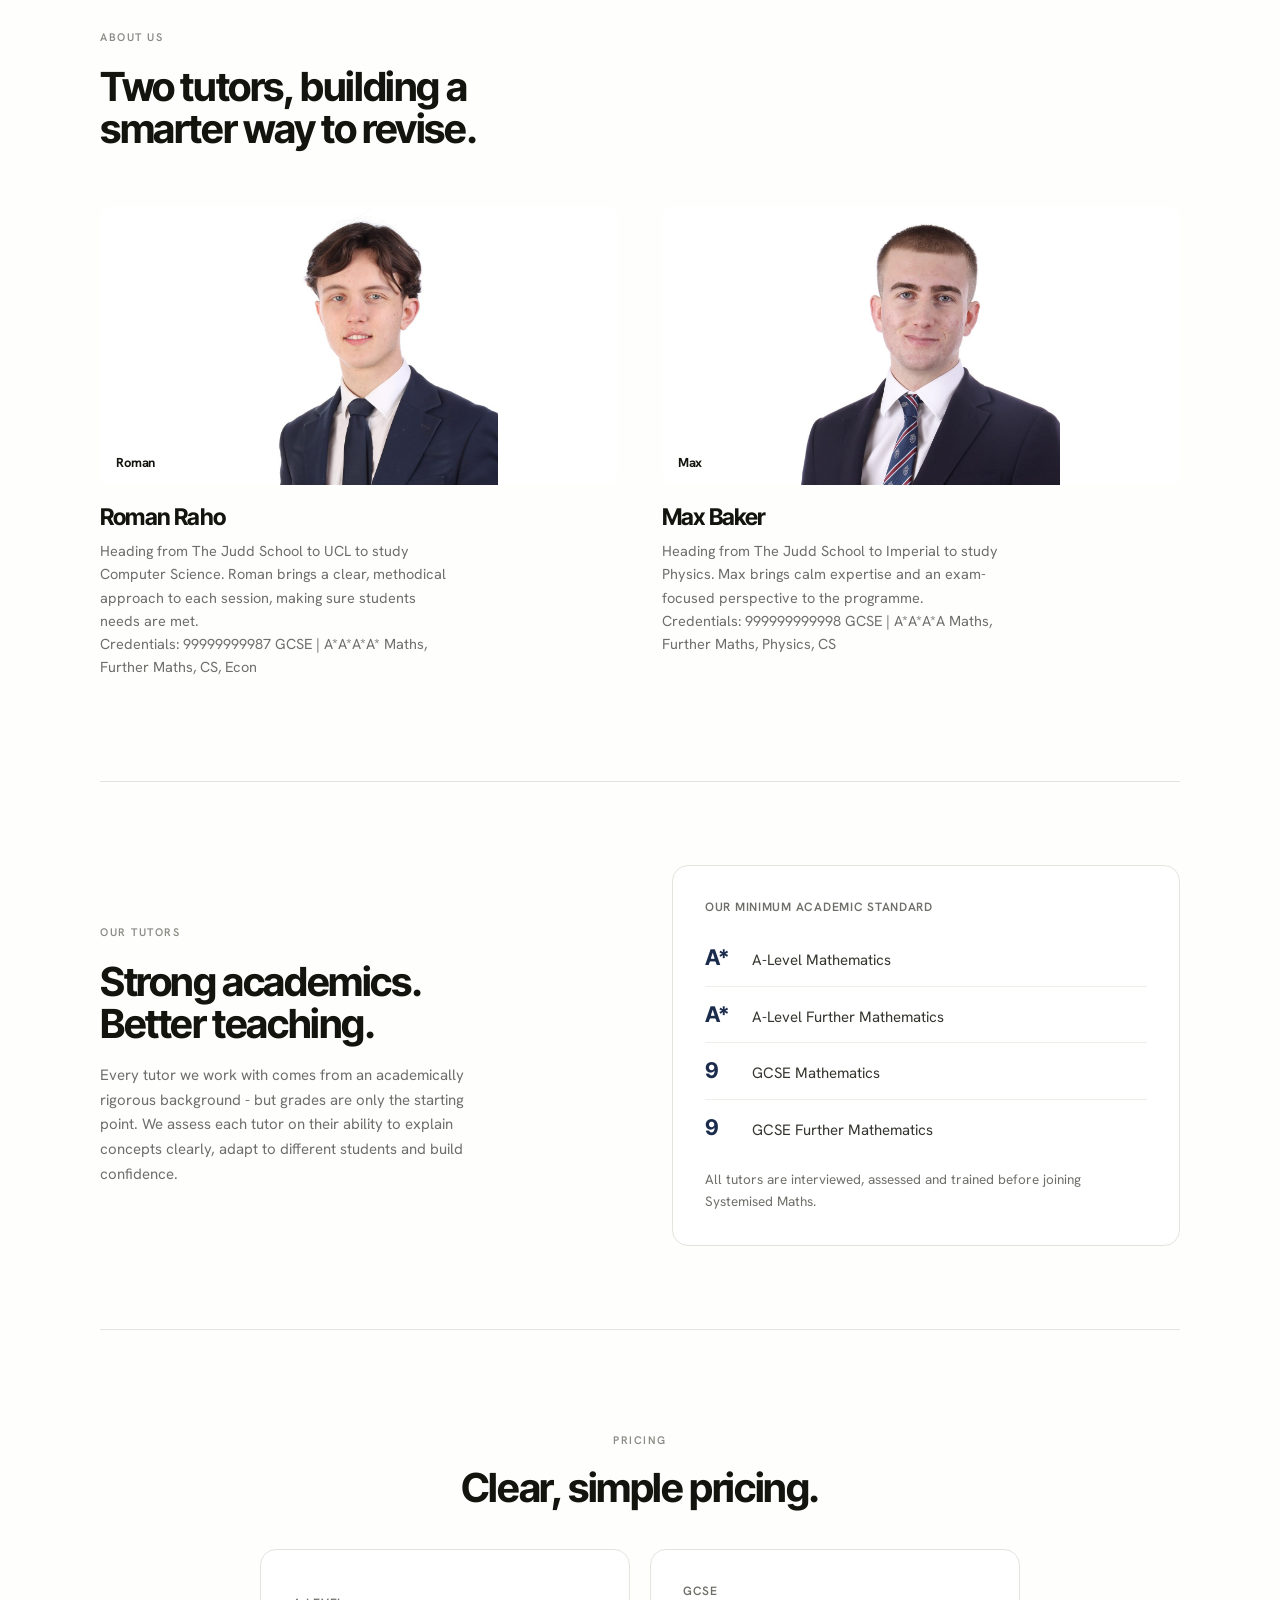
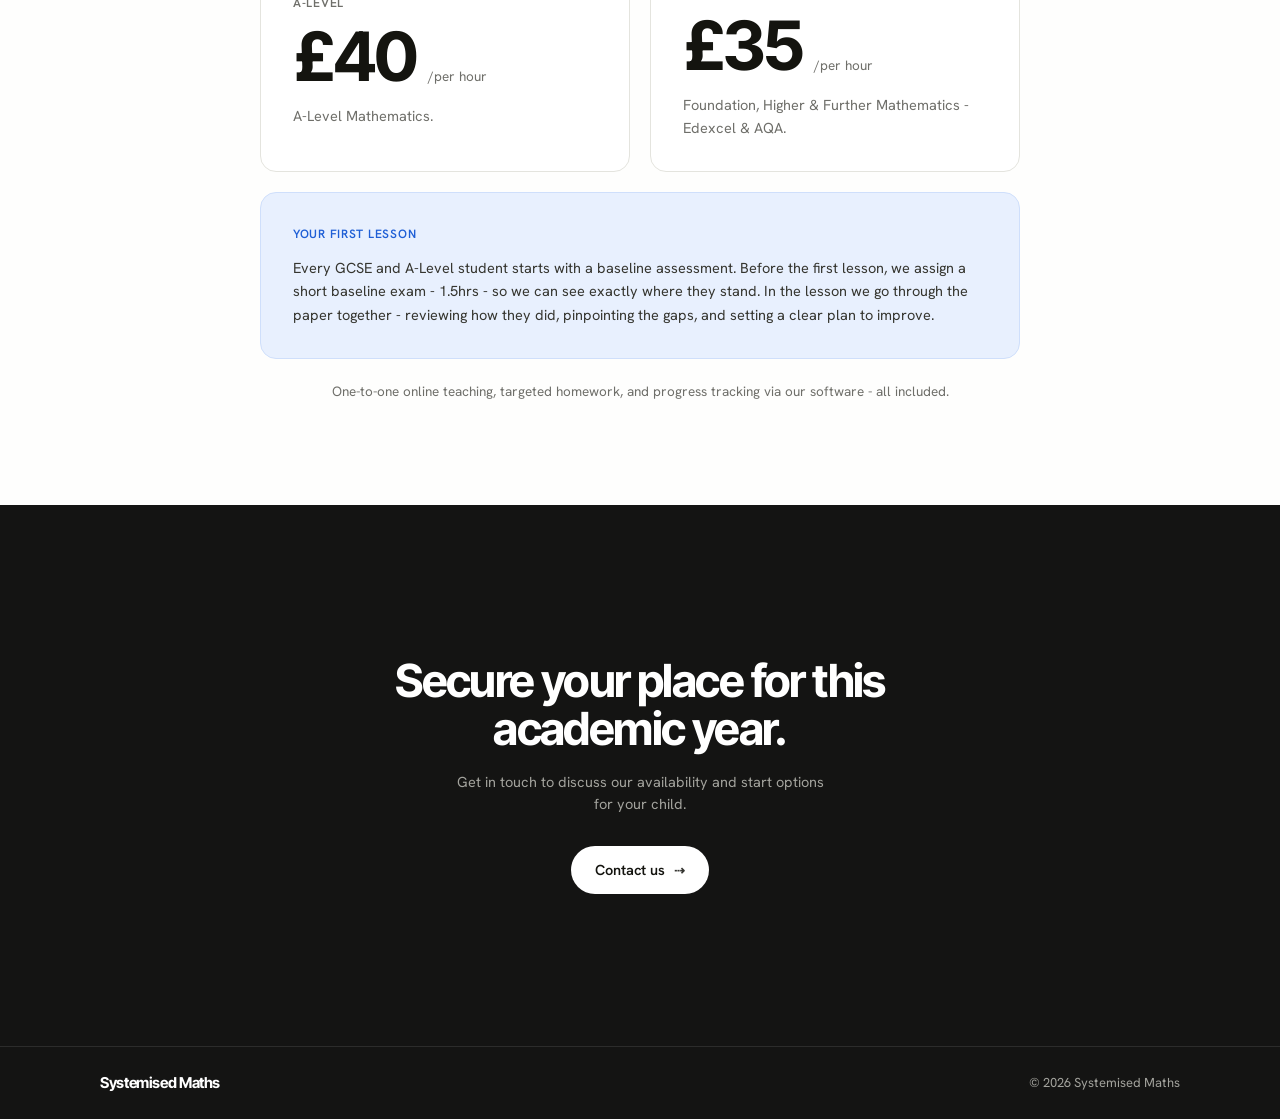
==== commit 918a899b: ".4.1 A* FM for now" ====
--- a/index.html
+++ b/index.html
@@ -217,7 +217,7 @@
         <p class="standards__label">Our minimum academic standard</p>
         <ul class="standards__list">
           <li><span class="standards__grade">A*</span> A-Level Mathematics</li>
-          <li><span class="standards__grade">A</span> A-Level Further Mathematics</li>
+          <li><span class="standards__grade">A*</span> A-Level Further Mathematics</li>
           <li><span class="standards__grade">9</span> GCSE Mathematics</li>
           <li><span class="standards__grade">9</span> GCSE Further Mathematics</li>
         </ul>
